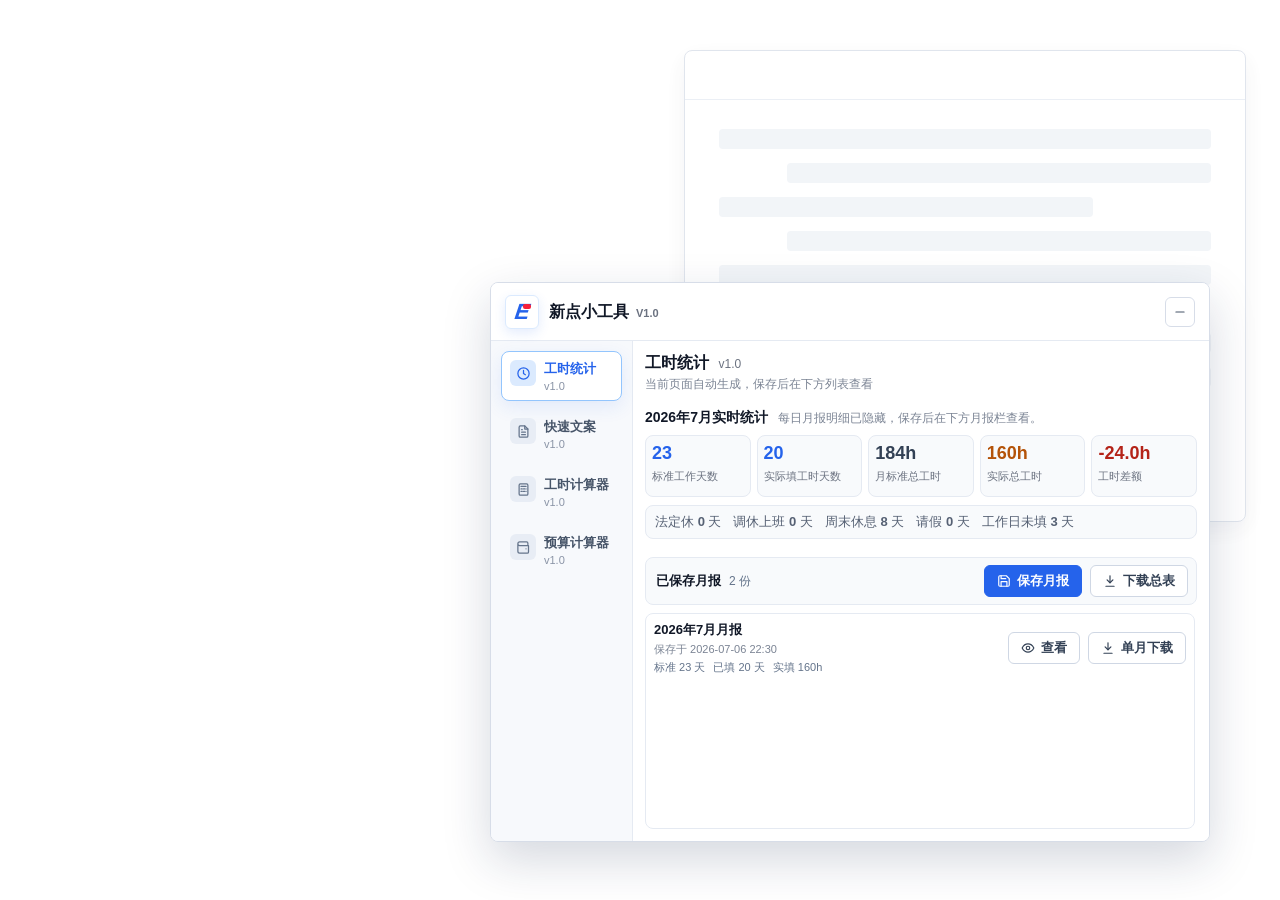
==== plugin-preview.html @ 279dc601 "Keep plugin preview layout fixed on responsive" ====
<!doctype html>
<html lang="zh-CN">
  <head>
    <meta charset="utf-8">
    <meta name="viewport" content="width=device-width, initial-scale=1">
    <title>新点小工具界面预览</title>
    <link rel="stylesheet" href="assets/plugin-content.css">
    <style>
      html,
      body {
        height: 100%;
        margin: 0;
        overflow: hidden;
      }

      body {
        background: transparent;
        font-family: -apple-system, BlinkMacSystemFont, "Segoe UI", Roboto, "Microsoft YaHei", sans-serif;
        min-height: 680px;
        min-width: 980px;
      }

      #ep-tool-panel {
        bottom: 58px;
        right: 70px;
        width: 720px;
      }

      .preview-oa-page {
        background: #ffffff;
        border: 1px solid #d7dde8;
        border-radius: 8px;
        box-shadow: 0 8px 24px rgba(24, 39, 75, 0.07);
        height: 470px;
        position: absolute;
        opacity: 0.76;
        right: 34px;
        top: 50px;
        width: 560px;
      }

      .preview-oa-page::before {
        border-bottom: 1px solid #e5eaf2;
        content: "";
        height: 48px;
        left: 0;
        position: absolute;
        right: 0;
        top: 0;
      }

      .preview-oa-lines {
        display: grid;
        gap: 14px;
        padding: 78px 34px 30px;
      }

      .preview-oa-lines i {
        background: #eef2f7;
        border-radius: 4px;
        display: block;
        height: 20px;
      }

      .preview-oa-lines i:nth-child(2n) {
        margin-left: 68px;
      }

      .preview-oa-lines i:nth-child(3n) {
        width: 76%;
      }
    </style>
  </head>
  <body>
    <div class="preview-oa-page" aria-hidden="true">
      <div class="preview-oa-lines">
        <i></i><i></i><i></i><i></i><i></i><i></i><i></i><i></i>
      </div>
    </div>

    <div id="ep-tool-panel" class="ep-tool-panel">
      <div id="ep-panel-resize-handle" class="ep-panel-resize-handle" title="拖动调整高度"></div>
      <div class="ep-tool-header">
        <div class="ep-brand">
          <div class="ep-brand-mark">
            <span class="ep-brand-e">E</span>
            <span class="ep-brand-red"></span>
          </div>
          <div class="ep-brand-title">
            <div class="ep-brand-name">新点小工具</div>
            <div class="ep-brand-version">V1.0</div>
          </div>
        </div>
        <div class="ep-header-actions">
          <button id="ep-btn-hide" class="ep-icon-btn" title="隐藏面板" aria-label="隐藏面板">
            <svg class="ep-btn-icon" viewBox="0 0 24 24" aria-hidden="true"><path d="M5 12h14"></path></svg>
          </button>
        </div>
      </div>
      <div class="ep-tool-layout" id="ep-tool-layout">
        <aside class="ep-tool-sidebar">
          <button class="ep-nav-item is-active" data-tool="workhours">
            <span class="ep-nav-kicker"><svg class="ep-btn-icon" viewBox="0 0 24 24" aria-hidden="true"><circle cx="12" cy="12" r="9"></circle><path d="M12 7v5l3 2"></path></svg></span>
            <span class="ep-nav-text">工时统计</span>
            <span class="ep-nav-version">v1.0</span>
          </button>
          <button class="ep-nav-item" data-tool="quickcopy">
            <span class="ep-nav-kicker"><svg class="ep-btn-icon" viewBox="0 0 24 24" aria-hidden="true"><path d="M14 3H7a2 2 0 0 0-2 2v14a2 2 0 0 0 2 2h10a2 2 0 0 0 2-2V8z"></path><path d="M14 3v5h5"></path><path d="M9 13h6"></path><path d="M9 17h6"></path><path d="M9 9h1"></path></svg></span>
            <span class="ep-nav-text">快速文案</span>
            <span class="ep-nav-version">v1.0</span>
          </button>
          <button class="ep-nav-item" data-tool="taskcalc">
            <span class="ep-nav-kicker"><svg class="ep-btn-icon" viewBox="0 0 24 24" aria-hidden="true"><rect x="5" y="3" width="14" height="18" rx="2"></rect><path d="M8 7h8"></path><path d="M8 11h2"></path><path d="M12 11h2"></path><path d="M16 11h0"></path><path d="M8 15h2"></path><path d="M12 15h2"></path><path d="M16 15h0"></path></svg></span>
            <span class="ep-nav-text">工时计算器</span>
            <span class="ep-nav-version">v1.0</span>
          </button>
          <button class="ep-nav-item" data-tool="budgetcalc">
            <span class="ep-nav-kicker"><svg class="ep-btn-icon" viewBox="0 0 24 24" aria-hidden="true"><path d="M19 7V5a2 2 0 0 0-2-2H6a3 3 0 0 0 0 6h14v10a2 2 0 0 1-2 2H6a3 3 0 0 1-3-3V6"></path><path d="M16 14h.01"></path></svg></span>
            <span class="ep-nav-text">预算计算器</span>
            <span class="ep-nav-version">v1.0</span>
          </button>
        </aside>
        <main class="ep-tool-main">
          <section id="ep-tool-workhours" class="ep-tool-section is-active">
            <div class="ep-section-head">
              <div>
                <h3>工时统计 <span>v1.0</span></h3>
                <p>当前页面自动生成，保存后在下方列表查看</p>
              </div>
            </div>
            <div id="ep-workhour-report">
              <div class="ep-report-title">
                <strong>2026年7月实时统计</strong>
                <span>每日月报明细已隐藏，保存后在下方月报栏查看。</span>
              </div>
              <div class="ep-stats-cards">
                <div class="ep-stat-card ep-stat-primary">
                  <div class="ep-stat-value">23</div>
                  <div class="ep-stat-label">标准工作天数</div>
                </div>
                <div class="ep-stat-card ep-stat-success">
                  <div class="ep-stat-value">20</div>
                  <div class="ep-stat-label">实际填工时天数</div>
                </div>
                <div class="ep-stat-card ep-stat-info">
                  <div class="ep-stat-value">184h</div>
                  <div class="ep-stat-label">月标准总工时</div>
                </div>
                <div class="ep-stat-card ep-stat-warning">
                  <div class="ep-stat-value">160h</div>
                  <div class="ep-stat-label">实际总工时</div>
                </div>
                <div class="ep-stat-card ep-stat-danger">
                  <div class="ep-stat-value ep-text-danger">-24.0h</div>
                  <div class="ep-stat-label">工时差额</div>
                </div>
              </div>
              <div class="ep-info-row">
                <span>法定休 <strong>0</strong> 天</span>
                <span>调休上班 <strong>0</strong> 天</span>
                <span>周末休息 <strong>8</strong> 天</span>
                <span>请假 <strong>0</strong> 天</span>
                <span>工作日未填 <strong>3</strong> 天</span>
              </div>
            </div>
            <div id="ep-saved-reports" class="ep-saved-reports">
              <div class="ep-saved-headbar">
                <div class="ep-saved-title">
                  <strong>已保存月报</strong>
                  <span>2 份</span>
                </div>
                <div class="ep-saved-head-actions">
                  <button id="ep-month-save" class="ep-btn ep-btn-primary" data-action="save-current">
                    <svg class="ep-btn-icon" viewBox="0 0 24 24" aria-hidden="true"><path d="M19 21H5a2 2 0 0 1-2-2V5a2 2 0 0 1 2-2h11l5 5v11a2 2 0 0 1-2 2z"></path><path d="M17 21v-8H7v8"></path><path d="M7 3v5h8"></path></svg>
                    <span>保存月报</span>
                  </button>
                  <button id="ep-saved-download" class="ep-btn" data-action="download-all">
                    <svg class="ep-btn-icon" viewBox="0 0 24 24" aria-hidden="true"><path d="M12 3v12"></path><path d="m7 10 5 5 5-5"></path><path d="M5 21h14"></path></svg>
                    <span>下载总表</span>
                  </button>
                </div>
              </div>
              <div class="ep-saved-body">
                <article class="ep-saved-item" data-year-month="2026-07">
                  <div class="ep-saved-item-head">
                    <button class="ep-saved-item-trigger" data-action="toggle-report" data-year-month="2026-07">
                      <span class="ep-saved-month-title">2026年7月月报</span>
                      <span class="ep-saved-month-meta">保存于 2026-07-06 22:30</span>
                      <span class="ep-saved-mini-stats">
                        <span>标准 23 天</span>
                        <span>已填 20 天</span>
                        <span>实填 160h</span>
                      </span>
                    </button>
                    <div class="ep-saved-actions">
                      <button class="ep-btn ep-saved-view" data-action="toggle-report" data-year-month="2026-07">
                        <svg class="ep-btn-icon" viewBox="0 0 24 24" aria-hidden="true"><path d="M2 12s3.5-7 10-7 10 7 10 7-3.5 7-10 7-10-7-10-7z"></path><circle cx="12" cy="12" r="3"></circle></svg>
                        <span>查看</span>
                      </button>
                      <button class="ep-btn ep-saved-single-download" data-action="download-single" data-year-month="2026-07">
                        <svg class="ep-btn-icon" viewBox="0 0 24 24" aria-hidden="true"><path d="M12 3v12"></path><path d="m7 10 5 5 5-5"></path><path d="M5 21h14"></path></svg>
                        <span>单月下载</span>
                      </button>
                    </div>
                  </div>
                </article>
              </div>
            </div>
          </section>

          <section id="ep-tool-quickcopy" class="ep-tool-section">
            <div class="ep-section-head">
              <div>
                <h3>快速文案 <span>v1.0</span></h3>
                <p>常用文本库</p>
              </div>
            </div>
            <div class="ep-copy-shell">
              <div class="ep-copy-toolbar">
                <input id="ep-copy-search" class="ep-field" type="search" placeholder="搜索文案" value="">
                <select id="ep-copy-filter" class="ep-field ep-copy-filter" title="分组">
                  <option>全部分组</option>
                </select>
                <span id="ep-copy-count" class="ep-count">2/2</span>
                <button id="ep-copy-new" class="ep-btn ep-btn-primary">
                  <svg class="ep-btn-icon" viewBox="0 0 24 24" aria-hidden="true"><path d="M12 5v14"></path><path d="M5 12h14"></path></svg>
                  <span>新建</span>
                </button>
              </div>
              <div id="ep-copy-editor" class="ep-copy-editor">
                <div class="ep-copy-group-fields">
                  <select id="ep-copy-group" class="ep-field" title="选择分组">
                    <option>默认分组</option>
                  </select>
                  <input id="ep-copy-new-group" class="ep-field" type="text" placeholder="新建分组">
                </div>
                <textarea id="ep-copy-content" class="ep-field ep-textarea" placeholder="文案内容"></textarea>
                <div class="ep-copy-editor-actions">
                  <button id="ep-copy-save" class="ep-btn ep-btn-primary">
                    <svg class="ep-btn-icon" viewBox="0 0 24 24" aria-hidden="true"><path d="M19 21H5a2 2 0 0 1-2-2V5a2 2 0 0 1 2-2h11l5 5v11a2 2 0 0 1-2 2z"></path><path d="M17 21v-8H7v8"></path><path d="M7 3v5h8"></path></svg>
                    <span>保存文案</span>
                  </button>
                </div>
              </div>
              <div id="ep-copy-list" class="ep-copy-list">
                <section class="ep-copy-group-block" data-group="默认分组">
                  <div class="ep-copy-group-head">
                    <button class="ep-copy-group-toggle" data-action="toggle-group" data-group="默认分组">
                      <svg class="ep-btn-icon" viewBox="0 0 24 24" aria-hidden="true"><path d="m18 15-6-6-6 6"></path></svg>
                      <span>默认分组</span>
                      <em>2</em>
                    </button>
                  </div>
                  <article class="ep-copy-item is-active" data-id="copy-1">
                    <div class="ep-copy-main">
                      <div class="ep-copy-preview">今日已完成相关功能调整，请确认。</div>
                      <div class="ep-copy-row-meta">07-06</div>
                    </div>
                    <div class="ep-copy-item-tools">
                      <button class="ep-icon-text-btn ep-copy-paste ep-copy-primary-action" title="快速填入"><svg class="ep-btn-icon" viewBox="0 0 24 24" aria-hidden="true"><path d="m22 2-7 20-4-9-9-4z"></path><path d="M22 2 11 13"></path></svg></button>
                      <button class="ep-icon-text-btn ep-copy-copy" title="复制"><svg class="ep-btn-icon" viewBox="0 0 24 24" aria-hidden="true"><rect x="9" y="9" width="11" height="11" rx="2"></rect><path d="M5 15H4a2 2 0 0 1-2-2V4a2 2 0 0 1 2-2h9a2 2 0 0 1 2 2v1"></path></svg></button>
                    </div>
                  </article>
                </section>
              </div>
            </div>
          </section>

          <section id="ep-tool-taskcalc" class="ep-tool-section">
            <div class="ep-section-head">
              <div>
                <h3>工时计算器 <span>v1.0</span></h3>
                <p>自动读取设计任务，保存后计算填写进度</p>
              </div>
            </div>
            <div class="ep-task-shell">
              <div class="ep-task-toolbar">
                <button id="ep-task-scan" class="ep-btn ep-btn-primary">
                  <svg class="ep-btn-icon" viewBox="0 0 24 24" aria-hidden="true"><path d="M20 11a8 8 0 0 0-14.7-4"></path><path d="M5 3v5h5"></path><path d="M4 13a8 8 0 0 0 14.7 4"></path><path d="M19 21v-5h-5"></path></svg>
                  <span>重新读取</span>
                </button>
                <span id="ep-task-scan-status" class="ep-task-status">读取到 2 条</span>
              </div>
              <div id="ep-task-discovered" class="ep-task-panel">
                <div class="ep-task-panel-head">
                  <div><strong>读取到的设计任务</strong><span>2 条</span></div>
                  <button class="ep-btn ep-task-save-selected" data-action="save-selected">
                    <svg class="ep-btn-icon" viewBox="0 0 24 24" aria-hidden="true"><path d="M19 21H5a2 2 0 0 1-2-2V5a2 2 0 0 1 2-2h11l5 5v11a2 2 0 0 1-2 2z"></path><path d="M17 21v-8H7v8"></path><path d="M7 3v5h8"></path></svg>
                    <span>保存选中</span>
                  </button>
                </div>
                <div class="ep-task-discovered-list">
                  <label class="ep-task-discovered-item">
                    <input type="checkbox" checked>
                    <span class="ep-task-info"><span class="ep-task-name">项目表单交互优化</span><span class="ep-task-meta">设计师：未识别</span></span>
                    <span class="ep-task-hours">12h</span>
                    <span class="ep-task-tag is-saveable">可保存</span>
                  </label>
                </div>
              </div>
              <div id="ep-task-saved" class="ep-task-panel">
                <div class="ep-task-panel-head"><div><strong>已保存任务</strong><span>1 条</span></div></div>
              </div>
            </div>
          </section>

          <section id="ep-tool-budgetcalc" class="ep-tool-section">
            <div class="ep-section-head">
              <div>
                <h3>预算计算器 <span>v1.0</span></h3>
                <p>读取任务详情预算，保存后自动汇总</p>
              </div>
            </div>
            <div class="ep-budget-shell">
              <div id="ep-budget-month-log" class="ep-budget-log-panel">
                <div class="ep-budget-log-fixed-head">
                  <div>
                    <strong>2026-07 常驻月日志</strong>
                    <span class="is-missing">月 160h / 已记 128h / 未记 32h</span>
                  </div>
                  <div class="ep-budget-log-actions">
                    <button class="ep-btn ep-budget-log-save" data-action="save-budget-month-log">
                      <svg class="ep-btn-icon" viewBox="0 0 24 24" aria-hidden="true"><path d="M19 21H5a2 2 0 0 1-2-2V5a2 2 0 0 1 2-2h11l5 5v11a2 2 0 0 1-2 2z"></path><path d="M17 21v-8H7v8"></path><path d="M7 3v5h8"></path></svg>
                      <span>保存常驻</span>
                    </button>
                  </div>
                </div>
                <div class="ep-budget-calendar">
                  <div class="ep-budget-weekdays"><span>一</span><span>二</span><span>三</span><span>四</span><span>五</span><span>六</span><span>日</span></div>
                  <div class="ep-budget-calendar-grid">
                    <div class="ep-budget-cal-cell is-covered"><div class="ep-budget-cal-top"><strong>1</strong></div><div class="ep-budget-cal-hours"><span>8h</span></div></div>
                    <div class="ep-budget-cal-cell is-covered"><div class="ep-budget-cal-top"><strong>2</strong></div><div class="ep-budget-cal-hours"><span>8h</span></div></div>
                    <div class="ep-budget-cal-cell is-missing"><div class="ep-budget-cal-top"><strong>3</strong></div><div class="ep-budget-cal-hours"><span>0h</span></div></div>
                  </div>
                </div>
              </div>
              <div id="ep-budget-current" class="ep-budget-current">
                <div class="ep-budget-current-compact">
                  <div class="ep-budget-title-row">
                    <strong>示例项目</strong>
                    <span class="ep-budget-status is-unsaved">未保存</span>
                  </div>
                  <div class="ep-budget-task-row">移动端页面适配</div>
                  <div class="ep-budget-action-row">
                    <span class="ep-budget-amount-inline">预算 <strong>¥12,800.00</strong></span>
                    <button class="ep-btn ep-btn-primary ep-budget-save-btn" data-action="save-budget-current">
                      <svg class="ep-btn-icon" viewBox="0 0 24 24" aria-hidden="true"><path d="M19 21H5a2 2 0 0 1-2-2V5a2 2 0 0 1 2-2h11l5 5v11a2 2 0 0 1-2 2z"></path><path d="M17 21v-8H7v8"></path><path d="M7 3v5h8"></path></svg>
                      <span>保存</span>
                    </button>
                  </div>
                </div>
              </div>
              <div id="ep-budget-saved" class="ep-budget-panel">
                <div class="ep-budget-panel-head">
                  <div><strong>已保存预算</strong><span>2026-07 · 2 条</span></div>
                  <div class="ep-budget-total">合计 ¥18,600.00</div>
                </div>
              </div>
            </div>
          </section>
        </main>
      </div>
      <div id="ep-tool-toast" class="ep-tool-toast"></div>
    </div>

    <script>
      document.querySelectorAll(".ep-nav-item").forEach(button => {
        button.addEventListener("click", () => {
          const tool = button.getAttribute("data-tool");
          document.querySelectorAll(".ep-nav-item").forEach(item => {
            item.classList.toggle("is-active", item === button);
          });
          document.querySelectorAll(".ep-tool-section").forEach(section => {
            section.classList.toggle("is-active", section.id === `ep-tool-${tool}`);
          });
        });
      });
    </script>
  </body>
</html>
---- assets/plugin-content.css ----
﻿/* ============ 新点小工具 V1.0 ============ */
#ep-tool-panel,
#ep-tool-panel *,
#ep-tool-launcher {
  box-sizing: border-box;
}

#ep-tool-panel {
  position: fixed;
  right: 18px;
  bottom: 18px;
  width: min(720px, calc(100vw - 36px));
  height: 560px;
  min-height: 360px;
  max-height: calc(100vh - 36px);
  background: #ffffff;
  border: 1px solid #d7dde8;
  border-radius: 8px;
  box-shadow: 0 18px 48px rgba(24, 39, 75, 0.18);
  color: #1f2937;
  display: flex;
  flex-direction: column;
  font-family: -apple-system, BlinkMacSystemFont, "Segoe UI", Roboto, "Microsoft YaHei", sans-serif;
  font-size: 13px;
  overflow: hidden;
  z-index: 99999;
}

.ep-panel-resize-handle {
  background: transparent;
  cursor: ns-resize;
  height: 8px;
  left: 0;
  position: absolute;
  right: 0;
  top: 0;
  z-index: 2;
}

.ep-panel-resize-handle::before {
  background: #bfdbfe;
  border-radius: 999px;
  content: "";
  height: 3px;
  left: 50%;
  opacity: 0;
  position: absolute;
  top: 2px;
  transform: translateX(-50%);
  transition: opacity 0.16s ease;
  width: 78px;
}

#ep-tool-panel:hover .ep-panel-resize-handle::before,
#ep-tool-panel.is-resizing .ep-panel-resize-handle::before {
  opacity: 1;
}

#ep-tool-panel.ep-panel-hidden {
  display: none;
}

.ep-tool-header {
  align-items: center;
  background: #ffffff;
  border-bottom: 1px solid #e5eaf2;
  display: flex;
  flex: 0 0 58px;
  justify-content: space-between;
  height: 58px;
  padding: 12px 14px;
}

.ep-brand {
  align-items: center;
  display: flex;
  gap: 10px;
}

.ep-brand-mark {
  align-items: center;
  background: #ffffff;
  border: 1px solid #dbeafe;
  border-radius: 6px;
  box-shadow: 0 4px 12px rgba(37, 99, 235, 0.12);
  color: #2563eb;
  display: flex;
  height: 34px;
  justify-content: center;
  position: relative;
  width: 34px;
}

.ep-brand-e {
  color: #2563eb;
  font-size: 22px;
  font-style: italic;
  font-weight: 900;
  line-height: 1;
  transform: skew(-8deg);
}

.ep-brand-red {
  background: #f5203a;
  border-radius: 2px;
  height: 5px;
  position: absolute;
  right: 7px;
  top: 8px;
  width: 8px;
}

.ep-brand-name {
  color: #111827;
  font-size: 16px;
  font-weight: 700;
  line-height: 1.2;
}

.ep-brand-title {
  align-items: baseline;
  display: flex;
  gap: 7px;
  min-width: 0;
  white-space: nowrap;
}

.ep-brand-version {
  color: #6b7280;
  font-size: 11px;
  font-weight: 750;
}

.ep-header-actions {
  display: flex;
  gap: 6px;
}

.ep-icon-btn,
.ep-icon-text-btn {
  align-items: center;
  background: #ffffff;
  border: 1px solid #d7dde8;
  border-radius: 6px;
  color: #475569;
  cursor: pointer;
  display: inline-flex;
  font-size: 16px;
  height: 30px;
  justify-content: center;
  line-height: 1;
  transition: background 0.16s ease, border-color 0.16s ease, color 0.16s ease;
  width: 30px;
}

.ep-btn-icon {
  display: inline-block;
  flex: none;
  height: 14px;
  stroke: currentColor;
  stroke-linecap: round;
  stroke-linejoin: round;
  stroke-width: 2;
  fill: none;
  width: 14px;
}

.ep-icon-btn:hover,
.ep-icon-text-btn:hover {
  background: #eff6ff;
  border-color: #93c5fd;
  color: #2563eb;
}

.ep-tool-layout {
  display: grid;
  flex: 1 1 auto;
  grid-template-columns: 142px minmax(0, 1fr);
  height: calc(100% - 58px);
  min-height: 0;
  overflow: hidden;
}

.ep-tool-sidebar {
  background: #f7f9fc;
  border-right: 1px solid #e5eaf2;
  display: flex;
  flex-direction: column;
  gap: 8px;
  min-height: 0;
  padding: 10px;
}

.ep-nav-item {
  background: transparent;
  border: 1px solid transparent;
  border-radius: 8px;
  color: #475569;
  cursor: pointer;
  display: grid;
  gap: 2px 8px;
  grid-template-columns: 26px minmax(0, 1fr);
  padding: 8px;
  text-align: left;
  transition: background 0.16s ease, border-color 0.16s ease, color 0.16s ease;
}

.ep-nav-item:hover {
  background: #ffffff;
  border-color: #d7dde8;
}

.ep-nav-item.is-active {
  background: #ffffff;
  border-color: #93c5fd;
  color: #2563eb;
  box-shadow: 0 6px 18px rgba(37, 99, 235, 0.10);
}

.ep-nav-kicker {
  align-items: center;
  background: #e8edf5;
  border-radius: 6px;
  color: #64748b;
  display: flex;
  font-size: 11px;
  font-weight: 700;
  grid-row: span 2;
  height: 26px;
  justify-content: center;
  width: 26px;
}

.ep-nav-kicker .ep-btn-icon {
  height: 15px;
  width: 15px;
}

.ep-nav-item.is-active .ep-nav-kicker {
  background: #dbeafe;
  color: #2563eb;
}

.ep-nav-text {
  font-size: 13px;
  font-weight: 700;
  overflow: hidden;
  text-overflow: ellipsis;
  white-space: nowrap;
}

.ep-nav-version {
  color: #8a94a6;
  font-size: 11px;
}

.ep-tool-main {
  background: #ffffff;
  height: 100%;
  min-height: 0;
  min-width: 0;
  overflow: hidden;
}

.ep-tool-section {
  display: none;
  height: 100%;
  max-height: none;
  overflow: hidden;
  padding: 12px;
}

.ep-tool-section.is-active {
  display: block;
}

#ep-tool-workhours.is-active {
  display: grid;
  grid-template-rows: auto auto minmax(0, 1fr);
  min-height: 0;
}

#ep-tool-quickcopy.is-active {
  display: grid;
  grid-template-rows: auto minmax(0, 1fr);
  min-height: 0;
}

#ep-tool-taskcalc.is-active {
  display: grid;
  grid-template-rows: auto minmax(0, 1fr);
  min-height: 0;
}

#ep-tool-budgetcalc.is-active {
  display: grid;
  grid-template-rows: auto minmax(0, 1fr);
  min-height: 0;
}

.ep-section-head {
  align-items: flex-start;
  display: flex;
  gap: 12px;
  justify-content: space-between;
  margin-bottom: 10px;
}

.ep-section-head h3 {
  color: #111827;
  font-size: 16px;
  font-weight: 700;
  line-height: 1.25;
  margin: 0;
}

.ep-section-head h3 span {
  color: #6b7280;
  font-size: 12px;
  font-weight: 500;
  margin-left: 5px;
}

.ep-section-head p {
  color: #7b8494;
  font-size: 12px;
  line-height: 1.5;
  margin: 2px 0 0;
}

.ep-section-actions,
.ep-footer-actions,
.ep-copy-editor-actions,
.ep-copy-actions,
.ep-saved-actions,
.ep-saved-head-actions {
  align-items: center;
  display: flex;
  flex-wrap: wrap;
  gap: 8px;
}

.ep-saved-head-actions {
  flex: none;
  justify-content: flex-end;
}

.ep-report-modebar {
  background: #f7f9fc;
  border: 1px solid #e5eaf2;
  border-radius: 8px;
  display: inline-flex;
  gap: 4px;
  margin-bottom: 12px;
  padding: 4px;
}

.ep-mode-btn {
  background: transparent;
  border: 1px solid transparent;
  border-radius: 6px;
  color: #566174;
  cursor: pointer;
  font-size: 13px;
  font-weight: 700;
  min-height: 30px;
  padding: 5px 12px;
}

.ep-mode-btn.is-active {
  background: #ffffff;
  border-color: #93c5fd;
  color: #2563eb;
  box-shadow: 0 4px 12px rgba(37, 99, 235, 0.10);
}

.ep-report-controls {
  align-items: center;
  background: #ffffff;
  border: 1px solid #e5eaf2;
  border-radius: 8px;
  display: none;
  flex-wrap: wrap;
  gap: 8px;
  justify-content: flex-end;
  margin-bottom: 8px;
  padding: 8px;
}

.ep-report-controls.is-active {
  display: flex;
}

.ep-report-controls label {
  color: #334155;
  font-size: 13px;
  font-weight: 700;
}

.ep-select {
  background: #ffffff;
  border: 1px solid #cfd7e4;
  border-radius: 6px;
  color: #1f2937;
  font-family: inherit;
  font-size: 13px;
  min-height: 32px;
  min-width: 88px;
  outline: none;
  padding: 5px 9px;
}

.ep-select:focus {
  border-color: #2563eb;
  box-shadow: 0 0 0 3px rgba(37, 99, 235, 0.16);
}

.ep-report-progress {
  color: #64748b;
  font-size: 12px;
  font-weight: 600;
}

.ep-report-title {
  align-items: baseline;
  display: flex;
  flex-wrap: wrap;
  gap: 6px 10px;
  margin: 6px 0 8px;
}

.ep-report-title strong {
  color: #111827;
  font-size: 14px;
}

.ep-report-title span {
  color: #7b8494;
  font-size: 12px;
}

#ep-workhour-report {
  display: block;
  min-height: 0;
}

.ep-btn {
  align-items: center;
  background: #ffffff;
  border: 1px solid #cfd7e4;
  border-radius: 6px;
  color: #334155;
  cursor: pointer;
  display: inline-flex;
  gap: 6px;
  font-size: 13px;
  font-weight: 600;
  justify-content: center;
  min-height: 32px;
  padding: 6px 12px;
  transition: background 0.16s ease, border-color 0.16s ease, color 0.16s ease, box-shadow 0.16s ease;
  white-space: nowrap;
}

.ep-btn:disabled {
  cursor: not-allowed;
  opacity: 0.52;
}

.ep-btn:disabled:hover {
  background: #ffffff;
  border-color: #cfd7e4;
}

.ep-btn:hover {
  background: #f7fafc;
  border-color: #8aa0b8;
}

.ep-btn-primary {
  background: #2563eb;
  border-color: #2563eb;
  color: #ffffff;
}

.ep-btn-primary:hover {
  background: #1d4ed8;
  border-color: #1d4ed8;
  color: #ffffff;
}

.ep-btn-primary:disabled:hover {
  background: #2563eb;
  border-color: #2563eb;
  color: #ffffff;
}

.ep-btn-success {
  background: #2563eb;
  border-color: #2563eb;
  color: #ffffff;
}

.ep-btn-success:hover {
  background: #1d4ed8;
  border-color: #1d4ed8;
  color: #ffffff;
}

.ep-btn-danger {
  background: #b42318;
  border-color: #b42318;
  color: #ffffff;
}

.ep-btn-danger:hover {
  background: #991b1b;
  border-color: #991b1b;
  color: #ffffff;
}

.ep-btn-done {
  background: #eff6ff !important;
  border-color: #93c5fd !important;
  color: #2563eb !important;
}

.ep-stats-cards {
  display: grid;
  gap: 6px;
  grid-template-columns: repeat(5, minmax(0, 1fr));
  margin-bottom: 8px;
}

.ep-stat-card {
  background: #f8fafc;
  border: 1px solid #e5eaf2;
  border-radius: 8px;
  min-height: 62px;
  padding: 8px 6px;
}

.ep-stat-value {
  font-size: 18px;
  font-weight: 750;
  line-height: 1.1;
}

.ep-stat-label {
  color: #6b7280;
  font-size: 11px;
  margin-top: 5px;
}

.ep-stat-primary .ep-stat-value { color: #2563eb; }
.ep-stat-success .ep-stat-value { color: #2563eb; }
.ep-stat-danger .ep-stat-value { color: #b42318; }
.ep-stat-warning .ep-stat-value { color: #b45309; }
.ep-stat-info .ep-stat-value { color: #334155; }

.ep-info-row,
.ep-unfilled-row,
.ep-summary-bar {
  align-items: center;
  background: #f8fafc;
  border: 1px solid #e5eaf2;
  border-radius: 8px;
  color: #566174;
  display: flex;
  flex-wrap: wrap;
  gap: 8px 12px;
  margin-bottom: 8px;
  padding: 7px 9px;
}

.ep-info-row span,
.ep-summary-bar span {
  white-space: nowrap;
}

.ep-row-label {
  color: #334155;
  font-weight: 700;
}

.ep-badge-list {
  display: flex;
  flex-wrap: wrap;
  gap: 4px;
}

.ep-badge {
  align-items: center;
  border-radius: 999px;
  display: inline-flex;
  font-size: 12px;
  font-weight: 700;
  min-height: 22px;
  padding: 2px 8px;
}

.ep-badge-danger {
  background: #fee4e2;
  color: #b42318;
}

.ep-table-wrap {
  border: 1px solid #e5eaf2;
  border-radius: 8px;
  max-height: 230px;
  overflow-y: auto;
  overflow-x: hidden;
}

.ep-table {
  border-collapse: collapse;
  font-size: 12px;
  min-width: 0;
  table-layout: fixed;
  width: 100%;
}

.ep-table th,
.ep-table td {
  border-bottom: 1px solid #e5eaf2;
  height: 32px;
  padding: 4px 6px;
  text-align: center;
  vertical-align: middle;
}

.ep-table th {
  background: #f7f9fc;
  color: #334155;
  font-weight: 700;
  position: sticky;
  top: 0;
  white-space: nowrap;
}

.ep-table tr:hover td {
  background: #fbfdff;
}

.ep-workhour-table {
  min-width: 0;
}

.ep-workhour-table-wrap {
  max-height: 218px;
}

#ep-workhour-report .ep-workhour-table-wrap {
  flex: 1;
  max-height: none;
  min-height: 96px;
}

.ep-workhour-table th:nth-child(1),
.ep-workhour-table td:nth-child(1) {
  width: 31%;
}

.ep-workhour-table th:nth-child(2),
.ep-workhour-table td:nth-child(2) {
  width: 13%;
}

.ep-workhour-table th:nth-child(3),
.ep-workhour-table td:nth-child(3) {
  width: 22%;
}

.ep-workhour-table th:nth-child(4),
.ep-workhour-table td:nth-child(4),
.ep-workhour-table th:nth-child(5),
.ep-workhour-table td:nth-child(5) {
  width: 17%;
}

.ep-date-chip,
.ep-month-chip {
  background: #eff6ff;
  border: 1px solid #bfdbfe;
  border-radius: 8px;
  color: #2563eb;
  display: inline-flex;
  gap: 0;
  justify-content: center;
  min-width: 100px;
  padding: 4px 7px;
}

.ep-month-chip {
  align-items: center;
  flex-direction: row;
  font-weight: 700;
  justify-content: center;
  min-width: 88px;
}

.ep-date-chip strong {
  color: #0f172a;
  font-size: 12px;
  line-height: 1.1;
}

.ep-status-badge {
  border-radius: 999px;
  display: inline-flex;
  font-size: 12px;
  font-weight: 700;
  min-height: 20px;
  padding: 1px 7px;
}

.ep-status-badge.ep-status-filled,
.ep-status-badge.ep-status-makeup {
  background: #dbeafe;
  color: #2563eb;
}

.ep-status-badge.ep-status-leave {
  background: #fff1d6;
  color: #92400e;
}

.ep-status-badge.ep-status-holiday,
.ep-status-badge.ep-status-weekend {
  background: #edf2f7;
  color: #64748b;
}

.ep-status-badge.ep-status-missing {
  background: #fee4e2;
  color: #b42318;
}

.ep-status-badge.ep-status-future {
  background: #e0ecff;
  color: #1d4ed8;
}

.ep-day-row.ep-status-missing td {
  background: #fffafa;
}

.ep-day-row.ep-status-leave td {
  background: #fffaf0;
}

.ep-day-row.ep-status-holiday td,
.ep-day-row.ep-status-weekend td {
  background: #fbfcfe;
}

.ep-saved-reports {
  display: flex;
  flex-direction: column;
  margin-top: 10px;
  min-height: 0;
  overflow: hidden;
}

.ep-saved-headbar {
  align-items: center;
  background: #f8fafc;
  border: 1px solid #e5eaf2;
  border-radius: 8px;
  display: flex;
  gap: 10px;
  justify-content: space-between;
  min-height: 42px;
  padding: 7px 8px 7px 10px;
}

.ep-saved-title {
  align-items: baseline;
  display: flex;
  gap: 8px;
  min-width: 0;
}

.ep-saved-title strong {
  color: #111827;
  font-size: 13px;
}

.ep-saved-title span {
  color: #64748b;
  font-size: 12px;
  white-space: nowrap;
}

.ep-saved-body {
  display: grid;
  flex: 1;
  gap: 8px;
  margin-top: 8px;
  min-height: 0;
  overflow-x: hidden;
  overflow-y: auto;
  padding-right: 2px;
}

.ep-saved-item {
  background: #ffffff;
  border: 1px solid #e5eaf2;
  border-radius: 8px;
  padding: 8px;
}

.ep-saved-item.is-expanded {
  border-color: #93c5fd;
  box-shadow: 0 6px 18px rgba(37, 99, 235, 0.10);
}

.ep-saved-item-head {
  align-items: center;
  display: flex;
  gap: 8px;
  justify-content: space-between;
  margin-bottom: 0;
}

.ep-saved-item.is-expanded .ep-saved-item-head {
  margin-bottom: 7px;
}

.ep-saved-item-trigger {
  background: transparent;
  border: 0;
  color: inherit;
  cursor: pointer;
  display: grid;
  flex: 1;
  gap: 3px;
  min-width: 0;
  padding: 0;
  text-align: left;
}

.ep-saved-month-title {
  color: #111827;
  display: block;
  font-size: 13px;
  font-weight: 700;
  line-height: 1.3;
  overflow: hidden;
  text-overflow: ellipsis;
  white-space: nowrap;
}

.ep-saved-month-meta {
  color: #7b8494;
  display: block;
  font-size: 11px;
}

.ep-saved-mini-stats {
  color: #64748b;
  display: flex;
  flex-wrap: wrap;
  font-size: 11px;
  gap: 4px 8px;
}

.ep-saved-mini-stats span {
  white-space: nowrap;
}

.ep-saved-actions {
  flex: none;
  justify-content: flex-end;
}

.ep-saved-report-table-wrap {
  max-height: none;
  overflow: visible;
}

.ep-saved-report-table-wrap .ep-table th,
.ep-saved-report-table-wrap .ep-table td {
  height: 30px;
}

.ep-saved-report-table-wrap .ep-table th {
  position: static;
}

.ep-footer-actions {
  justify-content: flex-end;
  margin-top: 10px;
}

.ep-field {
  background: #ffffff;
  border: 1px solid #cfd7e4;
  border-radius: 6px;
  color: #1f2937;
  display: block;
  font-family: inherit;
  font-size: 13px;
  line-height: 1.5;
  min-height: 34px;
  outline: none;
  padding: 7px 10px;
  transition: border-color 0.16s ease, box-shadow 0.16s ease;
  width: 100%;
}

.ep-field:focus {
  border-color: #2563eb;
  box-shadow: 0 0 0 3px rgba(37, 99, 235, 0.16);
}

.ep-textarea {
  min-height: 190px;
  resize: vertical;
}

.ep-copy-shell {
  display: grid;
  gap: 8px;
  grid-template-rows: auto auto minmax(0, 1fr);
  min-height: 0;
}

.ep-copy-editor {
  background: #ffffff;
  border: 1px solid #dce6f2;
  border-radius: 8px;
  display: none;
  padding: 8px;
}

.ep-copy-editor.is-open {
  display: grid;
  gap: 8px;
}

.ep-copy-toolbar .ep-field,
.ep-copy-editor .ep-field {
  min-height: 34px;
  padding: 6px 10px;
}

.ep-copy-toolbar .ep-btn,
.ep-copy-editor-actions .ep-btn {
  min-height: 34px;
  padding: 6px 11px;
}

.ep-copy-group-fields {
  display: grid;
  gap: 8px;
  grid-template-columns: 128px minmax(0, 1fr);
}

.ep-copy-editor .ep-textarea {
  min-height: 82px;
}

.ep-copy-editor-actions {
  justify-content: flex-end;
}

.ep-copy-toolbar {
  align-items: center;
  background: #f8fafc;
  border: 1px solid #dce6f2;
  border-radius: 8px;
  display: grid;
  gap: 8px;
  grid-template-columns: minmax(0, 1fr) 126px 58px 104px;
  min-height: 48px;
  padding: 6px 8px;
}

.ep-copy-filter {
  min-width: 0;
}

.ep-count {
  align-items: center;
  background: #edf2f7;
  border-radius: 999px;
  color: #64748b;
  display: flex;
  font-size: 12px;
  font-weight: 700;
  height: 34px;
  justify-content: center;
  min-width: 0;
  padding: 0 8px;
}

.ep-copy-list {
  align-content: start;
  display: grid;
  gap: 8px;
  max-height: none;
  min-height: 0;
  overflow-y: auto;
  padding-right: 2px;
}

.ep-copy-group-block {
  background: #ffffff;
  border: 1px solid #e5eaf2;
  border-radius: 8px;
  display: grid;
  gap: 0;
  overflow: hidden;
}

.ep-copy-group-head {
  align-items: center;
  background: #f8fafc;
  border-bottom: 1px solid #edf1f6;
  color: #475569;
  display: grid;
  gap: 6px;
  grid-template-columns: minmax(0, 1fr) auto;
  min-height: 32px;
  padding: 0 6px 0 8px;
  width: 100%;
}

.ep-copy-group-block.is-collapsed .ep-copy-group-head {
  border-bottom: 0;
}

.ep-copy-group-toggle {
  align-items: center;
  background: transparent;
  border: 0;
  color: #475569;
  cursor: pointer;
  display: grid;
  font-family: inherit;
  font-size: 11px;
  font-weight: 700;
  gap: 7px;
  grid-template-columns: auto minmax(0, 1fr) auto;
  min-height: 31px;
  min-width: 0;
  padding: 0;
  text-align: left;
}

.ep-copy-group-toggle .ep-btn-icon {
  color: #64748b;
  height: 13px;
  width: 13px;
}

.ep-copy-group-toggle span {
  overflow: hidden;
  text-overflow: ellipsis;
  white-space: nowrap;
}

.ep-copy-group-toggle em {
  background: #edf2f7;
  border-radius: 999px;
  color: #64748b;
  font-size: 10px;
  font-style: normal;
  min-width: 18px;
  padding: 1px 5px;
  text-align: center;
}

.ep-copy-group-actions {
  align-items: center;
  display: flex;
  gap: 4px;
}

.ep-copy-group-actions .ep-icon-text-btn {
  background: transparent;
  border-color: transparent;
  height: 24px;
  width: 24px;
}

.ep-copy-group-actions .ep-icon-text-btn:hover {
  background: #eff6ff;
  border-color: #bfdbfe;
}

.ep-copy-item {
  align-items: stretch;
  background: #ffffff;
  border: 0;
  border-bottom: 1px solid #edf1f6;
  border-radius: 0;
  cursor: pointer;
  display: grid;
  gap: 6px;
  grid-template-columns: minmax(0, 1fr) auto;
  min-height: 46px;
  padding: 5px 8px;
  transition: border-color 0.16s ease, box-shadow 0.16s ease, background 0.16s ease;
}

.ep-copy-item:last-child {
  border-bottom: 0;
}

.ep-copy-item:hover {
  background: #fbfdff;
}

.ep-copy-item.is-active {
  background: #eefaf8;
  box-shadow: inset 3px 0 0 #2563eb;
}

.ep-copy-main {
  display: grid;
  gap: 2px;
  grid-template-rows: minmax(0, 1fr) auto;
  min-width: 0;
}

.ep-copy-item-tools {
  align-items: center;
  align-self: center;
  display: flex;
  flex: none;
  gap: 4px;
  justify-content: flex-end;
}

.ep-copy-item-tools .ep-icon-text-btn {
  font-size: 12px;
  font-weight: 700;
  height: 24px;
  width: 24px;
}

.ep-copy-item-tools .ep-copy-primary-action {
  background: #2563eb;
  border-color: #2563eb;
  color: #ffffff;
}

.ep-copy-item-tools .ep-copy-primary-action:hover {
  background: #1d4ed8;
  border-color: #1d4ed8;
  color: #ffffff;
}

.ep-copy-preview {
  color: #334155;
  display: -webkit-box;
  font-size: 12px;
  line-height: 1.32;
  margin-bottom: 0;
  max-height: 31px;
  overflow: hidden;
  word-break: break-word;
  -webkit-box-orient: vertical;
  -webkit-line-clamp: 2;
}

.ep-copy-row-meta {
  color: #9aa4b2;
  font-size: 10px;
  line-height: 1.1;
}

.ep-task-shell {
  display: grid;
  gap: 8px;
  grid-template-rows: auto auto minmax(0, 1fr);
  height: 100%;
  min-height: 0;
}

.ep-task-toolbar,
.ep-task-panel {
  background: #f8fafc;
  border: 1px solid #dce6f2;
  border-radius: 8px;
}

.ep-task-toolbar {
  align-items: center;
  display: flex;
  gap: 10px;
  justify-content: space-between;
  min-height: 46px;
  padding: 6px 8px;
}

.ep-task-status {
  color: #64748b;
  font-size: 12px;
  font-weight: 700;
}

.ep-task-panel {
  min-height: 0;
  overflow: hidden;
}

.ep-task-panel-head {
  align-items: center;
  border-bottom: 1px solid #e5eaf2;
  display: flex;
  gap: 10px;
  justify-content: space-between;
  min-height: 38px;
  padding: 6px 8px;
}

.ep-task-panel-head strong {
  color: #111827;
  font-size: 13px;
}

.ep-task-panel-head span {
  color: #64748b;
  font-size: 11px;
  margin-left: 6px;
}

.ep-task-discovered-list {
  display: grid;
  gap: 0;
  max-height: 142px;
  overflow-y: auto;
}

.ep-task-discovered-item {
  align-items: center;
  background: #ffffff;
  border-bottom: 1px solid #edf1f6;
  cursor: pointer;
  display: grid;
  gap: 8px;
  grid-template-columns: auto minmax(0, 1fr) auto auto;
  min-height: 44px;
  padding: 5px 8px;
}

.ep-task-discovered-item:last-child {
  border-bottom: 0;
}

.ep-task-discovered-item.is-saved {
  background: #f8fafc;
  color: #94a3b8;
}

.ep-task-info {
  display: grid;
  gap: 2px;
  min-width: 0;
}

.ep-task-name {
  color: #334155;
  font-size: 12px;
  font-weight: 700;
  overflow: hidden;
  text-overflow: ellipsis;
  white-space: nowrap;
}

.ep-task-meta,
.ep-task-saved-meta {
  color: #64748b;
  font-size: 11px;
  line-height: 1.2;
  overflow: hidden;
  text-overflow: ellipsis;
  white-space: nowrap;
}

.ep-task-discovered-item.is-saved .ep-task-name,
.ep-task-discovered-item.is-saved .ep-task-meta {
  color: #94a3b8;
}

.ep-task-hours {
  color: #2563eb;
  font-weight: 800;
  white-space: nowrap;
}

.ep-task-tag {
  border: 1px solid transparent;
  border-radius: 999px;
  font-size: 11px;
  font-weight: 700;
  padding: 2px 7px;
  white-space: nowrap;
}

.ep-task-tag.is-saveable {
  background: #eff6ff;
  border-color: #bfdbfe;
  color: #2563eb;
}

.ep-task-tag.is-saved {
  background: #ecfdf5;
  border-color: #a7f3d0;
  color: #047857;
}

.ep-task-saved-list {
  display: grid;
  gap: 8px;
  max-height: 100%;
  overflow-y: auto;
  padding: 8px;
}

.ep-task-saved-item {
  align-items: stretch;
  background: #ffffff;
  border: 1px solid #e5eaf2;
  border-radius: 8px;
  display: grid;
  gap: 8px;
  grid-template-columns: minmax(0, 1fr) auto;
  padding: 8px;
}

.ep-task-saved-title {
  color: #111827;
  font-size: 13px;
  font-weight: 700;
  line-height: 1.3;
  margin-bottom: 3px;
  overflow: hidden;
  text-overflow: ellipsis;
  white-space: nowrap;
}

.ep-task-saved-meta {
  margin-bottom: 6px;
}

.ep-task-progress-row {
  align-items: center;
  display: grid;
  gap: 8px;
  grid-template-columns: minmax(112px, auto) auto auto;
  margin-bottom: 6px;
}

.ep-task-progress-row label,
.ep-task-progress-row span {
  color: #64748b;
  font-size: 12px;
  white-space: nowrap;
}

.ep-task-hours-input {
  border: 1px solid #cfd7e4;
  border-radius: 6px;
  color: #1f2937;
  font: inherit;
  height: 28px;
  margin-left: 4px;
  outline: none;
  padding: 4px 6px;
  width: 62px;
}

.ep-task-hours-input:focus {
  border-color: #2563eb;
  box-shadow: 0 0 0 3px rgba(37, 99, 235, 0.16);
}

.ep-task-percent {
  color: #2563eb;
  font-size: 13px;
  text-align: right;
}

.ep-task-percent.is-over {
  color: #b42318;
}

.ep-task-progress {
  background: #edf2f7;
  border-radius: 999px;
  height: 7px;
  overflow: hidden;
}

.ep-task-progress i {
  background: linear-gradient(90deg, #60a5fa, #2563eb);
  display: block;
  height: 100%;
  transition: width 0.16s ease;
}

.ep-task-delete {
  align-self: center;
}

.ep-budget-shell {
  display: grid;
  gap: 6px;
  grid-template-rows: auto auto minmax(0, 1fr);
  height: 100%;
  min-height: 0;
}

.ep-budget-current,
.ep-budget-log-panel,
.ep-budget-panel {
  background: #f8fafc;
  border: 1px solid #dce6f2;
  border-radius: 8px;
  min-height: 0;
  overflow: hidden;
}

.ep-budget-log-panel,
.ep-budget-panel {
  display: grid;
  grid-template-rows: auto minmax(0, 1fr);
}

.ep-budget-current-head,
.ep-budget-panel-head {
  align-items: center;
  border-bottom: 1px solid #e5eaf2;
  display: flex;
  gap: 10px;
  justify-content: space-between;
  min-height: 38px;
  padding: 6px 8px;
}

.ep-budget-current-head strong,
.ep-budget-panel-head strong {
  color: #111827;
  font-size: 13px;
}

.ep-budget-panel-head span {
  color: #64748b;
  font-size: 11px;
  margin-left: 6px;
}

.ep-budget-status {
  border: 1px solid transparent;
  border-radius: 999px;
  font-size: 11px;
  font-weight: 800;
  padding: 2px 8px;
}

.ep-budget-status.is-saved {
  background: #ecfdf5;
  border-color: #a7f3d0;
  color: #047857;
}

.ep-budget-status.is-unsaved {
  background: #fff7ed;
  border-color: #fed7aa;
  color: #c2410c;
}

.ep-budget-empty-current {
  min-height: 66px;
}

.ep-budget-current-compact {
  background: #ffffff;
  display: grid;
  gap: 5px;
  min-width: 0;
  padding: 7px;
}

.ep-budget-title-row {
  align-items: center;
  display: grid;
  gap: 8px;
  grid-template-columns: minmax(0, 1fr) auto;
  min-width: 0;
}

.ep-budget-title-row strong {
  color: #111827;
  font-size: 13px;
  font-weight: 900;
  line-height: 1.2;
  min-width: 0;
  overflow: hidden;
  text-overflow: ellipsis;
  white-space: nowrap;
}

.ep-budget-task-row {
  color: #64748b;
  font-size: 11px;
  line-height: 1.2;
  min-width: 0;
  overflow: hidden;
  text-overflow: ellipsis;
  white-space: nowrap;
}

.ep-budget-action-row {
  align-items: center;
  display: flex;
  gap: 8px;
  justify-content: space-between;
  min-width: 0;
}

.ep-budget-amount-inline {
  color: #64748b;
  flex: 1 1 auto;
  font-size: 11px;
  font-weight: 800;
  min-width: 0;
  overflow: hidden;
  text-overflow: ellipsis;
  white-space: nowrap;
}

.ep-budget-amount-inline strong {
  color: #2563eb;
  font-size: 13px;
  font-weight: 900;
}

.ep-budget-current-compact.is-zero-budget {
  background: #fff1f2;
}

.ep-budget-amount-inline.is-zero-budget,
.ep-budget-amount-inline.is-zero-budget strong {
  color: #b91c1c;
}

.ep-budget-amount-inline em {
  background: #fee2e2;
  border: 1px solid #fecaca;
  border-radius: 999px;
  color: #991b1b;
  display: inline-block;
  font-size: 10px;
  font-style: normal;
  font-weight: 900;
  line-height: 1.1;
  margin-left: 6px;
  padding: 2px 6px;
  vertical-align: middle;
}

.ep-budget-save-btn {
  flex: 0 0 auto;
  height: 28px;
  padding: 0 10px;
}

.ep-budget-current-card {
  background: #ffffff;
  display: grid;
  gap: 8px;
  padding: 8px;
}

.ep-budget-field {
  display: grid;
  gap: 3px;
  min-width: 0;
}

.ep-budget-field span,
.ep-budget-amount span {
  color: #64748b;
  font-size: 11px;
  font-weight: 700;
}

.ep-budget-field strong {
  color: #111827;
  font-size: 12px;
  line-height: 1.35;
  overflow: hidden;
  text-overflow: ellipsis;
  white-space: nowrap;
}

.ep-budget-current-bottom {
  align-items: center;
  display: flex;
  gap: 10px;
  justify-content: space-between;
}

.ep-budget-amount {
  display: grid;
  gap: 2px;
}

.ep-budget-amount strong,
.ep-budget-total,
.ep-budget-item-amount {
  color: #2563eb;
  font-weight: 900;
  white-space: nowrap;
}

.ep-budget-total {
  font-size: 13px;
}

.ep-budget-log-box {
  border-top: 1px solid #eef2f7;
  display: grid;
  gap: 4px;
  min-width: 0;
  padding-top: 5px;
}

.ep-budget-log-box.is-empty {
  border-top-style: dashed;
}

.ep-budget-log-head {
  align-items: center;
  color: #64748b;
  display: flex;
  gap: 8px;
  justify-content: space-between;
  min-width: 0;
}

.ep-budget-log-head strong {
  color: #111827;
  flex: 0 0 auto;
  font-size: 11px;
  font-weight: 900;
}

.ep-budget-log-head span {
  font-size: 11px;
  min-width: 0;
  overflow: hidden;
  text-align: right;
  text-overflow: ellipsis;
  white-space: nowrap;
}

.ep-budget-log-list {
  display: grid;
  gap: 3px;
  max-height: 112px;
  min-height: 0;
  overflow-y: auto;
  padding-right: 3px;
}

.ep-budget-log-row {
  align-items: center;
  background: #ffffff;
  border: 1px solid #e5eaf2;
  border-radius: 5px;
  color: #64748b;
  display: grid;
  font-size: 11px;
  gap: 5px;
  grid-template-columns: 66px minmax(0, 1fr) minmax(0, 1fr) minmax(0, 1fr);
  min-height: 22px;
  padding: 2px 6px;
}

.ep-budget-log-row span {
  overflow: hidden;
  text-overflow: ellipsis;
  white-space: nowrap;
}

.ep-budget-log-row.is-matched {
  background: #eff6ff;
  border-color: #bfdbfe;
  color: #1d4ed8;
}

.ep-budget-log-row.is-covered {
  background: #f0fdf4;
  border-color: #bbf7d0;
  color: #047857;
}

.ep-budget-log-row.is-missing {
  background: #fff7ed;
  border-color: #fed7aa;
  color: #c2410c;
}

.ep-budget-log-row.is-over {
  background: #eff6ff;
  border-color: #bfdbfe;
  color: #1d4ed8;
}

.ep-budget-log-date {
  color: #111827;
  font-weight: 900;
}

.ep-budget-log-empty-row {
  color: #94a3b8;
  font-size: 11px;
  padding: 3px 2px;
}

.ep-budget-calendar {
  display: grid;
  gap: 3px;
  min-height: 0;
  padding: 4px 6px 6px;
}

.ep-budget-weekdays {
  display: grid;
  gap: 3px;
  grid-template-columns: repeat(7, minmax(0, 1fr));
}

.ep-budget-calendar-grid {
  display: grid;
  gap: 3px;
  grid-auto-rows: 29px;
  grid-template-columns: repeat(7, minmax(0, 1fr));
  max-height: 61px;
  min-height: 0;
  overflow-y: auto;
  padding-right: 2px;
}

.ep-budget-weekdays span {
  color: #64748b;
  font-size: 10px;
  font-weight: 900;
  line-height: 1;
  text-align: center;
}

.ep-budget-cal-cell {
  background: #ffffff;
  border: 1px solid #e5eaf2;
  border-radius: 5px;
  color: #475569;
  display: grid;
  gap: 1px;
  min-height: 29px;
  min-width: 0;
  overflow: hidden;
  padding: 2px 3px;
}

.ep-budget-cal-cell.is-clickable {
  cursor: pointer;
}

.ep-budget-cal-cell.is-clickable:hover,
.ep-budget-cal-cell.is-clickable:focus-visible {
  border-color: #2563eb;
  box-shadow: inset 0 0 0 1px rgba(37, 99, 235, 0.28);
  outline: none;
}

.ep-budget-cal-cell.is-blank {
  background: transparent;
  border-color: transparent;
}

.ep-budget-cal-cell.is-empty {
  background: #f8fafc;
  color: #94a3b8;
}

.ep-budget-cal-cell.is-weekend.is-empty {
  background: #f1f5f9;
}

.ep-budget-cal-cell.is-covered {
  background: #f0fdf4;
  border-color: #bbf7d0;
  color: #047857;
}

.ep-budget-cal-cell.is-missing {
  background: #fff7ed;
  border-color: #fed7aa;
  color: #c2410c;
}

.ep-budget-cal-cell.is-over {
  background: #eff6ff;
  border-color: #bfdbfe;
  color: #1d4ed8;
}

.ep-budget-cal-top,
.ep-budget-cal-hours {
  align-items: center;
  display: flex;
  gap: 2px;
  justify-content: space-between;
  min-width: 0;
}

.ep-budget-cal-top strong {
  color: #111827;
  font-size: 10px;
  font-weight: 900;
  line-height: 1;
}

.ep-budget-cal-top span {
  font-size: 9px;
  font-weight: 800;
  line-height: 1;
}

.ep-budget-cal-hours {
  color: inherit;
  font-size: 9px;
  font-weight: 800;
  line-height: 1;
}

.ep-budget-cal-hours span {
  overflow: hidden;
  text-overflow: ellipsis;
  white-space: nowrap;
}

.ep-budget-log-fixed-head {
  align-items: center;
  border-bottom: 1px solid #e5eaf2;
  display: flex;
  gap: 8px;
  justify-content: space-between;
  min-height: 34px;
  min-width: 0;
  padding: 5px 7px;
}

.ep-budget-log-fixed-head > div:not(.ep-budget-log-actions) {
  display: grid;
  gap: 1px;
  min-width: 0;
}

.ep-budget-log-fixed-head strong {
  color: #111827;
  font-size: 12px;
  font-weight: 900;
  line-height: 1.15;
  overflow: hidden;
  text-overflow: ellipsis;
  white-space: nowrap;
}

.ep-budget-log-fixed-head span {
  color: #64748b;
  font-size: 11px;
  line-height: 1.15;
  overflow: hidden;
  text-overflow: ellipsis;
  white-space: nowrap;
}

.ep-budget-log-fixed-head span.is-covered {
  color: #047857;
}

.ep-budget-log-fixed-head span.is-missing {
  color: #c2410c;
}

.ep-budget-log-fixed-head span.is-over {
  color: #1d4ed8;
}

.ep-budget-log-save {
  flex: 0 0 auto;
  height: 27px;
  padding: 0 8px;
}

.ep-budget-log-delete {
  border-radius: 7px;
  color: #b91c1c;
  flex: 0 0 27px;
  height: 27px;
  padding: 0;
  width: 27px;
}

.ep-budget-log-delete:hover {
  background: #fee2e2;
  border-color: #fecaca;
  color: #991b1b;
}

.ep-budget-log-delete:disabled {
  cursor: not-allowed;
  opacity: 0.38;
}

.ep-budget-log-actions {
  align-items: center;
  display: flex;
  flex: 0 0 auto;
  gap: 6px;
  min-width: 0;
  white-space: nowrap;
}

.ep-budget-log-switch {
  appearance: none;
  background: #fff;
  background-image: url("data:image/svg+xml,%3Csvg width='14' height='14' viewBox='0 0 24 24' fill='none' stroke='%23475569' stroke-width='2.5' stroke-linecap='round' stroke-linejoin='round' xmlns='http://www.w3.org/2000/svg'%3E%3Cpath d='m6 9 6 6 6-6'/%3E%3C/svg%3E");
  background-position: right 5px center;
  background-repeat: no-repeat;
  background-size: 14px 14px;
  border: 1px solid #cbd5e1;
  border-radius: 7px;
  color: #334155;
  font-size: 12px;
  font-weight: 800;
  height: 27px;
  max-width: 108px;
  min-width: 88px;
  outline: none;
  padding: 0 22px 0 7px;
  text-overflow: ellipsis;
}

.ep-budget-log-switch:focus {
  border-color: #2563eb;
  box-shadow: 0 0 0 2px rgba(37, 99, 235, 0.14);
}

.ep-budget-log-empty {
  border: 0;
  border-radius: 0;
  min-height: 46px;
  padding: 8px;
}

.ep-budget-list {
  align-content: start;
  display: grid;
  gap: 8px;
  max-height: none;
  min-height: 0;
  overflow-y: auto;
  overscroll-behavior: contain;
  padding: 8px 8px 16px;
  scroll-padding-bottom: 16px;
}

.ep-budget-item {
  align-items: center;
  background: #ffffff;
  border: 1px solid #e5eaf2;
  border-radius: 8px;
  display: grid;
  gap: 8px;
  grid-template-columns: minmax(0, 1fr) auto auto;
  min-height: 56px;
  padding: 8px;
}

.ep-budget-item.is-zero-budget {
  background: #fff1f2;
  border-color: #fecaca;
}

.ep-budget-item-main {
  display: grid;
  gap: 3px;
  min-width: 0;
}

.ep-budget-item-project {
  color: #111827;
  font-size: 12px;
  font-weight: 800;
  overflow: hidden;
  text-overflow: ellipsis;
  white-space: nowrap;
}

.ep-budget-item-task {
  color: #64748b;
  font-size: 11px;
  line-height: 1.25;
  overflow: hidden;
  text-overflow: ellipsis;
  white-space: nowrap;
}

.ep-budget-item-extra {
  color: #1d4ed8;
  font-size: 10px;
  font-weight: 800;
  line-height: 1.15;
  overflow: hidden;
  text-overflow: ellipsis;
  white-space: nowrap;
}

.ep-budget-item-warning {
  color: #b91c1c;
  font-size: 10px;
  font-weight: 900;
  line-height: 1.15;
  overflow: hidden;
  text-overflow: ellipsis;
  white-space: nowrap;
}

.ep-budget-item-amount.is-zero-budget {
  color: #b91c1c;
}

.ep-budget-delete {
  align-self: center;
}

.ep-empty-state {
  align-items: center;
  background: #f8fafc;
  border: 1px dashed #cfd7e4;
  border-radius: 8px;
  color: #7b8494;
  display: flex;
  flex-direction: column;
  justify-content: center;
  min-height: 150px;
  padding: 18px;
  text-align: center;
}

.ep-empty-compact {
  min-height: 92px;
}

.ep-empty-title {
  color: #334155;
  font-size: 14px;
  font-weight: 700;
  margin-bottom: 4px;
}

.ep-empty-text {
  font-size: 12px;
  line-height: 1.6;
}

.ep-tool-dialog {
  display: none;
}

.ep-tool-dialog.ep-dialog-visible {
  align-items: center;
  display: flex;
  inset: 0;
  justify-content: center;
  padding: 18px;
  position: absolute;
  z-index: 12;
}

.ep-dialog-backdrop {
  background: rgba(15, 23, 42, 0.42);
  inset: 0;
  position: absolute;
}

.ep-dialog-card {
  background: #fff;
  border: 1px solid #dbe4ef;
  border-radius: 10px;
  box-shadow: 0 18px 48px rgba(15, 23, 42, 0.28);
  max-width: min(420px, calc(100% - 18px));
  padding: 14px;
  position: relative;
  width: 360px;
}

.ep-dialog-title {
  color: #0f172a;
  font-size: 15px;
  font-weight: 900;
  line-height: 1.35;
  margin-bottom: 7px;
}

.ep-dialog-message {
  color: #475569;
  font-size: 13px;
  line-height: 1.55;
  max-height: 190px;
  overflow: auto;
}

.ep-dialog-input {
  border: 1px solid #cbd5e1;
  border-radius: 8px;
  color: #0f172a;
  font-size: 13px;
  height: 34px;
  margin-top: 10px;
  outline: none;
  padding: 0 10px;
  width: 100%;
}

.ep-dialog-input:focus {
  border-color: #2563eb;
  box-shadow: 0 0 0 2px rgba(37, 99, 235, 0.14);
}

.ep-dialog-actions {
  display: flex;
  gap: 8px;
  justify-content: flex-end;
  margin-top: 14px;
}

.ep-dialog-btn {
  align-items: center;
  background: #fff;
  border: 1px solid #cbd5e1;
  border-radius: 8px;
  color: #334155;
  cursor: pointer;
  display: inline-flex;
  font-size: 13px;
  font-weight: 850;
  height: 32px;
  justify-content: center;
  min-width: 72px;
  padding: 0 12px;
}

.ep-dialog-primary {
  background: #2563eb;
  border-color: #2563eb;
  color: #fff;
}

.ep-dialog-danger .ep-dialog-card {
  border-color: #fecaca;
}

.ep-dialog-danger .ep-dialog-title {
  color: #991b1b;
}

.ep-dialog-danger .ep-dialog-primary {
  background: #dc2626;
  border-color: #dc2626;
}

.ep-dialog-warning .ep-dialog-card {
  border-color: #fed7aa;
}

.ep-dialog-warning .ep-dialog-title {
  color: #9a3412;
}

.ep-text-success { color: #2563eb; }
.ep-text-danger { color: #b42318; }
.ep-text-warning { color: #b45309; }
.ep-text-muted { color: #9aa4b2; }

.ep-recorded-table {
  margin-top: 12px;
}

.ep-tool-toast {
  background: #111827;
  border-radius: 8px;
  bottom: 16px;
  box-shadow: 0 12px 28px rgba(17, 24, 39, 0.2);
  color: #ffffff;
  font-size: 13px;
  left: 50%;
  max-width: calc(100% - 32px);
  opacity: 0;
  padding: 8px 12px;
  pointer-events: none;
  position: absolute;
  transform: translate(-50%, 8px);
  transition: opacity 0.16s ease, transform 0.16s ease;
  z-index: 1;
}

.ep-toast-visible {
  opacity: 1;
  transform: translate(-50%, 0);
}

.ep-toast-success { background: #2563eb; }
.ep-toast-warn { background: #b45309; }

#ep-tool-launcher {
  align-items: center;
  background: rgba(255, 255, 255, 0.96);
  border: 1px solid #bfdbfe;
  border-radius: 14px;
  bottom: 22px;
  box-shadow: 0 14px 34px rgba(30, 64, 175, 0.2);
  color: #0f172a;
  cursor: pointer;
  display: none;
  font-family: -apple-system, BlinkMacSystemFont, "Segoe UI", Roboto, "Microsoft YaHei", sans-serif;
  gap: 10px;
  height: 58px;
  min-width: 176px;
  padding: 8px 13px 8px 9px;
  position: fixed;
  right: 22px;
  transition: transform 0.16s ease, box-shadow 0.16s ease, border-color 0.16s ease;
  z-index: 99999;
}

#ep-tool-launcher.is-visible {
  display: inline-flex;
}

#ep-tool-launcher:hover {
  border-color: #60a5fa;
  box-shadow: 0 18px 42px rgba(37, 99, 235, 0.28);
  transform: translateY(-2px);
}

.ep-launcher-mark {
  align-items: center;
  background: #ffffff;
  border: 1px solid #dbeafe;
  border-radius: 10px;
  box-shadow: inset 0 0 0 1px rgba(37, 99, 235, 0.05);
  display: flex;
  flex: 0 0 38px;
  height: 38px;
  justify-content: center;
  position: relative;
  width: 38px;
}

.ep-launcher-copy {
  display: grid;
  gap: 2px;
  min-width: 0;
  text-align: left;
}

.ep-launcher-copy strong {
  color: #1d4ed8;
  font-size: 14px;
  font-weight: 900;
  line-height: 1.12;
  overflow: hidden;
  text-overflow: ellipsis;
  white-space: nowrap;
}

.ep-launcher-copy small {
  color: #64748b;
  font-size: 11px;
  font-weight: 750;
  line-height: 1.1;
}

.wd-day-item.ep-highlight-unfilled .wd-day-block {
  background: #fff7ed !important;
  border: 2px dashed #b45309 !important;
  border-radius: 4px;
}

.ep-tool-section::-webkit-scrollbar,
.ep-copy-list::-webkit-scrollbar,
.ep-task-discovered-list::-webkit-scrollbar,
.ep-task-saved-list::-webkit-scrollbar,
.ep-budget-calendar-grid::-webkit-scrollbar,
.ep-budget-log-list::-webkit-scrollbar,
.ep-budget-list::-webkit-scrollbar,
.ep-saved-body::-webkit-scrollbar,
.ep-table-wrap::-webkit-scrollbar {
  width: 6px;
}

.ep-tool-section::-webkit-scrollbar-thumb,
.ep-copy-list::-webkit-scrollbar-thumb,
.ep-task-discovered-list::-webkit-scrollbar-thumb,
.ep-task-saved-list::-webkit-scrollbar-thumb,
.ep-budget-calendar-grid::-webkit-scrollbar-thumb,
.ep-budget-log-list::-webkit-scrollbar-thumb,
.ep-budget-list::-webkit-scrollbar-thumb,
.ep-saved-body::-webkit-scrollbar-thumb,
.ep-table-wrap::-webkit-scrollbar-thumb {
  background: #cfd7e4;
  border-radius: 999px;
}

@media (max-width: 760px) {
  #ep-tool-panel {
    bottom: 12px;
    right: 12px;
    width: calc(100vw - 24px);
  }

  .ep-tool-layout {
    grid-template-columns: 1fr;
  }

  .ep-tool-sidebar {
    border-bottom: 1px solid #e5eaf2;
    border-right: 0;
    flex-direction: row;
    overflow-x: auto;
  }

  .ep-nav-item {
    min-width: 148px;
  }

  .ep-stats-cards {
    grid-template-columns: 1fr;
  }

  .ep-section-head {
    align-items: stretch;
    flex-direction: column;
  }

  .ep-copy-toolbar {
    grid-template-columns: minmax(0, 1fr) auto;
  }

  .ep-copy-filter,
  .ep-count {
    grid-row: 2;
  }

  .ep-copy-group-fields {
    grid-template-columns: 1fr;
  }

  .ep-task-progress-row {
    grid-template-columns: 1fr auto;
  }

  .ep-task-percent {
    grid-column: 1 / -1;
    text-align: left;
  }
}
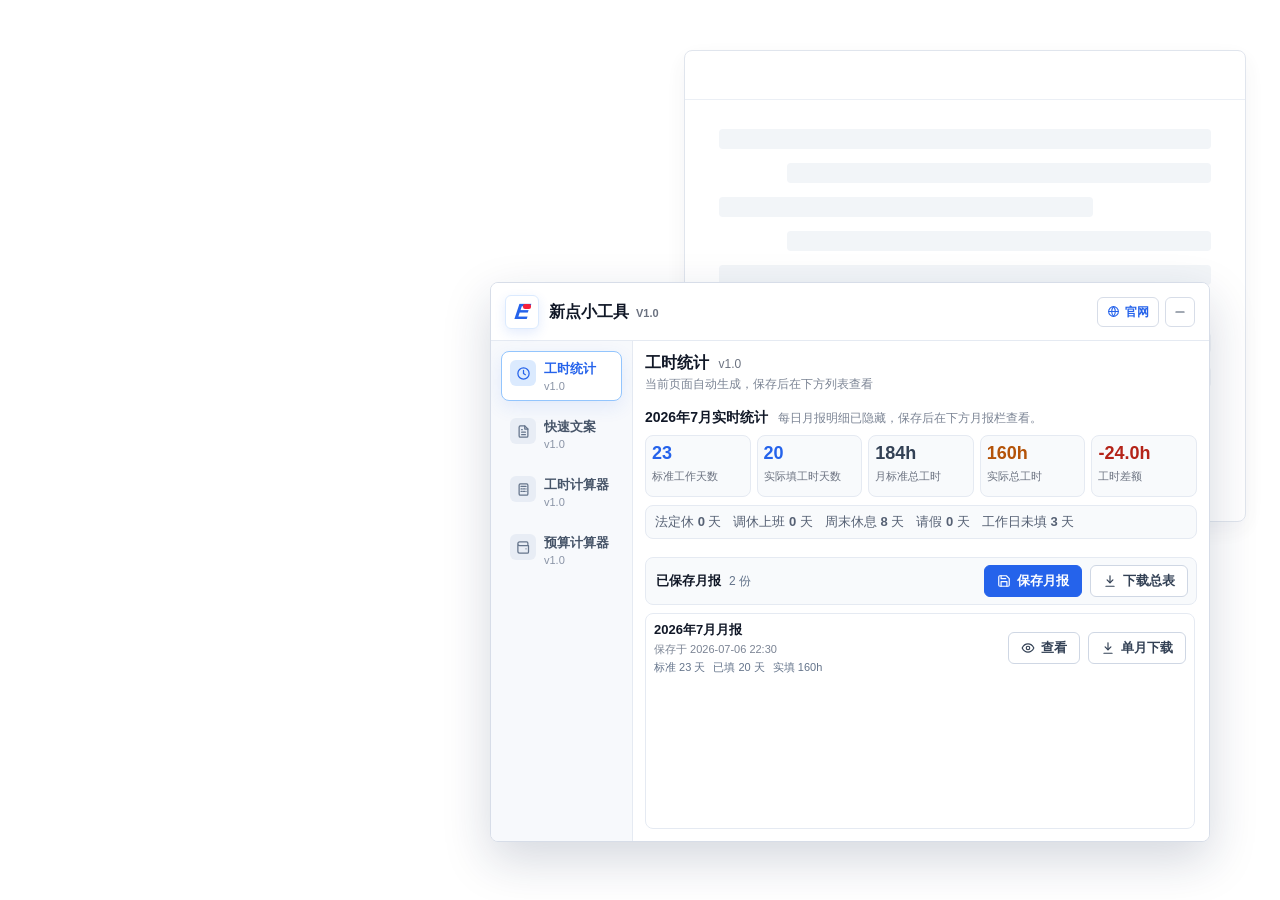
==== commit 4da8270d: "Add official site button and rename release package" ====
--- a/plugin-preview.html
+++ b/plugin-preview.html
@@ -4,7 +4,7 @@
     <meta charset="utf-8">
     <meta name="viewport" content="width=device-width, initial-scale=1">
     <title>新点小工具界面预览</title>
-    <link rel="stylesheet" href="assets/plugin-content.css">
+    <link rel="stylesheet" href="assets/plugin-content.css?v=20260707-site-button">
     <style>
       html,
       body {
@@ -92,6 +92,10 @@
           </div>
         </div>
         <div class="ep-header-actions">
+          <button id="ep-btn-site" class="ep-site-btn" type="button" title="打开插件官网" aria-label="打开插件官网">
+            <svg class="ep-btn-icon" viewBox="0 0 24 24" aria-hidden="true"><circle cx="12" cy="12" r="9"></circle><path d="M3 12h18"></path><path d="M12 3a13.8 13.8 0 0 1 0 18"></path><path d="M12 3a13.8 13.8 0 0 0 0 18"></path></svg>
+            <span>官网</span>
+          </button>
           <button id="ep-btn-hide" class="ep-icon-btn" title="隐藏面板" aria-label="隐藏面板">
             <svg class="ep-btn-icon" viewBox="0 0 24 24" aria-hidden="true"><path d="M5 12h14"></path></svg>
           </button>
--- a/assets/plugin-content.css
+++ b/assets/plugin-content.css
@@ -134,6 +134,36 @@
 .ep-header-actions {
   display: flex;
   gap: 6px;
+}
+
+.ep-site-btn {
+  align-items: center;
+  background: #ffffff;
+  border: 1px solid #d7dde8;
+  border-radius: 6px;
+  color: #2563eb;
+  cursor: pointer;
+  display: inline-flex;
+  font-size: 12px;
+  font-weight: 800;
+  gap: 5px;
+  height: 30px;
+  justify-content: center;
+  line-height: 1;
+  padding: 0 9px;
+  transition: background 0.16s ease, border-color 0.16s ease, color 0.16s ease;
+  white-space: nowrap;
+}
+
+.ep-site-btn:hover {
+  background: #eff6ff;
+  border-color: #93c5fd;
+  color: #1d4ed8;
+}
+
+.ep-site-btn .ep-btn-icon {
+  height: 13px;
+  width: 13px;
 }
 
 .ep-icon-btn,
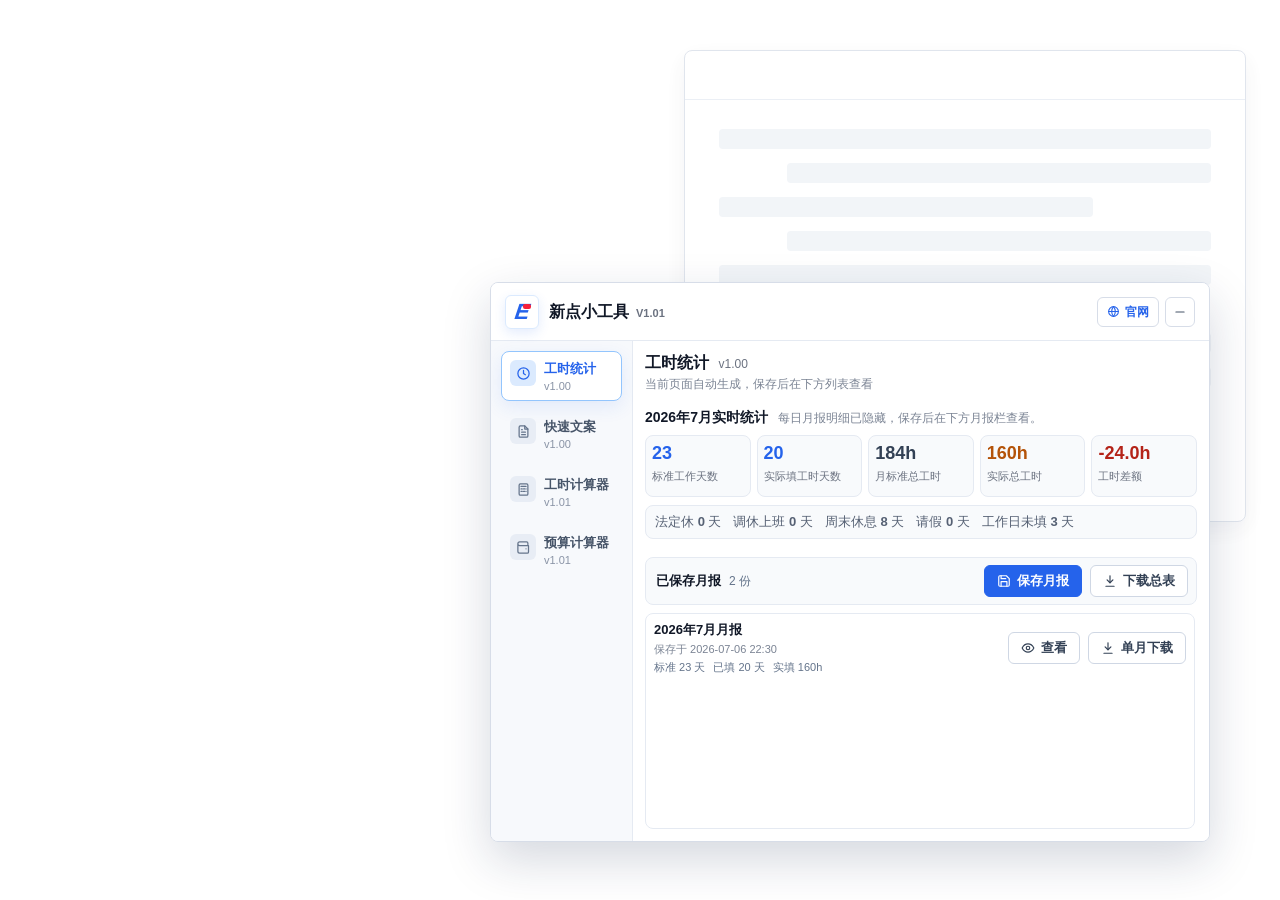
==== commit 8053072a: "Bump plugin version to V1.01" ====
--- a/plugin-preview.html
+++ b/plugin-preview.html
@@ -4,7 +4,7 @@
     <meta charset="utf-8">
     <meta name="viewport" content="width=device-width, initial-scale=1">
     <title>新点小工具界面预览</title>
-    <link rel="stylesheet" href="assets/plugin-content.css?v=20260707-site-button">
+    <link rel="stylesheet" href="assets/plugin-content.css?v=20260731-v101">
     <style>
       html,
       body {
@@ -88,7 +88,7 @@
           </div>
           <div class="ep-brand-title">
             <div class="ep-brand-name">新点小工具</div>
-            <div class="ep-brand-version">V1.0</div>
+            <div class="ep-brand-version">V1.01</div>
           </div>
         </div>
         <div class="ep-header-actions">
@@ -106,29 +106,29 @@
           <button class="ep-nav-item is-active" data-tool="workhours">
             <span class="ep-nav-kicker"><svg class="ep-btn-icon" viewBox="0 0 24 24" aria-hidden="true"><circle cx="12" cy="12" r="9"></circle><path d="M12 7v5l3 2"></path></svg></span>
             <span class="ep-nav-text">工时统计</span>
-            <span class="ep-nav-version">v1.0</span>
+            <span class="ep-nav-version">v1.00</span>
           </button>
           <button class="ep-nav-item" data-tool="quickcopy">
             <span class="ep-nav-kicker"><svg class="ep-btn-icon" viewBox="0 0 24 24" aria-hidden="true"><path d="M14 3H7a2 2 0 0 0-2 2v14a2 2 0 0 0 2 2h10a2 2 0 0 0 2-2V8z"></path><path d="M14 3v5h5"></path><path d="M9 13h6"></path><path d="M9 17h6"></path><path d="M9 9h1"></path></svg></span>
             <span class="ep-nav-text">快速文案</span>
-            <span class="ep-nav-version">v1.0</span>
+            <span class="ep-nav-version">v1.00</span>
           </button>
           <button class="ep-nav-item" data-tool="taskcalc">
             <span class="ep-nav-kicker"><svg class="ep-btn-icon" viewBox="0 0 24 24" aria-hidden="true"><rect x="5" y="3" width="14" height="18" rx="2"></rect><path d="M8 7h8"></path><path d="M8 11h2"></path><path d="M12 11h2"></path><path d="M16 11h0"></path><path d="M8 15h2"></path><path d="M12 15h2"></path><path d="M16 15h0"></path></svg></span>
             <span class="ep-nav-text">工时计算器</span>
-            <span class="ep-nav-version">v1.0</span>
+            <span class="ep-nav-version">v1.01</span>
           </button>
           <button class="ep-nav-item" data-tool="budgetcalc">
             <span class="ep-nav-kicker"><svg class="ep-btn-icon" viewBox="0 0 24 24" aria-hidden="true"><path d="M19 7V5a2 2 0 0 0-2-2H6a3 3 0 0 0 0 6h14v10a2 2 0 0 1-2 2H6a3 3 0 0 1-3-3V6"></path><path d="M16 14h.01"></path></svg></span>
             <span class="ep-nav-text">预算计算器</span>
-            <span class="ep-nav-version">v1.0</span>
+            <span class="ep-nav-version">v1.01</span>
           </button>
         </aside>
         <main class="ep-tool-main">
           <section id="ep-tool-workhours" class="ep-tool-section is-active">
             <div class="ep-section-head">
               <div>
-                <h3>工时统计 <span>v1.0</span></h3>
+                <h3>工时统计 <span>v1.00</span></h3>
                 <p>当前页面自动生成，保存后在下方列表查看</p>
               </div>
             </div>
@@ -215,7 +215,7 @@
           <section id="ep-tool-quickcopy" class="ep-tool-section">
             <div class="ep-section-head">
               <div>
-                <h3>快速文案 <span>v1.0</span></h3>
+                <h3>快速文案 <span>v1.00</span></h3>
                 <p>常用文本库</p>
               </div>
             </div>
@@ -273,7 +273,7 @@
           <section id="ep-tool-taskcalc" class="ep-tool-section">
             <div class="ep-section-head">
               <div>
-                <h3>工时计算器 <span>v1.0</span></h3>
+                <h3>工时计算器 <span>v1.01</span></h3>
                 <p>自动读取设计任务，保存后计算填写进度</p>
               </div>
             </div>
@@ -311,7 +311,7 @@
           <section id="ep-tool-budgetcalc" class="ep-tool-section">
             <div class="ep-section-head">
               <div>
-                <h3>预算计算器 <span>v1.0</span></h3>
+                <h3>预算计算器 <span>v1.01</span></h3>
                 <p>读取任务详情预算，保存后自动汇总</p>
               </div>
             </div>
@@ -323,10 +323,12 @@
                     <span class="is-missing">月 160h / 已记 128h / 未记 32h</span>
                   </div>
                   <div class="ep-budget-log-actions">
-                    <button class="ep-btn ep-budget-log-save" data-action="save-budget-month-log">
-                      <svg class="ep-btn-icon" viewBox="0 0 24 24" aria-hidden="true"><path d="M19 21H5a2 2 0 0 1-2-2V5a2 2 0 0 1 2-2h11l5 5v11a2 2 0 0 1-2 2z"></path><path d="M17 21v-8H7v8"></path><path d="M7 3v5h8"></path></svg>
-                      <span>保存常驻</span>
-                    </button>
+                    <div class="ep-budget-log-save-wrap">
+                      <button class="ep-btn ep-budget-log-save" data-action="save-budget-month-log">
+                        <svg class="ep-btn-icon" viewBox="0 0 24 24" aria-hidden="true"><path d="M19 21H5a2 2 0 0 1-2-2V5a2 2 0 0 1 2-2h11l5 5v11a2 2 0 0 1-2 2z"></path><path d="M17 21v-8H7v8"></path><path d="M7 3v5h8"></path></svg>
+                        <span>更新常驻</span>
+                      </button>
+                    </div>
                   </div>
                 </div>
                 <div class="ep-budget-calendar">
--- a/assets/plugin-content.css
+++ b/assets/plugin-content.css
@@ -1,4 +1,4 @@
-﻿/* ============ 新点小工具 V1.0 ============ */
+﻿/* ============ 新点小工具 V1.01 ============ */
 #ep-tool-panel,
 #ep-tool-panel *,
 #ep-tool-launcher {
@@ -64,11 +64,21 @@
   align-items: center;
   background: #ffffff;
   border-bottom: 1px solid #e5eaf2;
+  cursor: move;
   display: flex;
   flex: 0 0 58px;
   justify-content: space-between;
   height: 58px;
   padding: 12px 14px;
+  user-select: none;
+}
+
+#ep-tool-panel.is-dragging {
+  user-select: none;
+}
+
+#ep-tool-panel.is-dragging .ep-tool-header {
+  cursor: grabbing;
 }
 
 .ep-brand {
@@ -1233,6 +1243,8 @@
 }
 
 .ep-task-panel {
+  display: flex;
+  flex-direction: column;
   min-height: 0;
   overflow: hidden;
 }
@@ -1241,6 +1253,7 @@
   align-items: center;
   border-bottom: 1px solid #e5eaf2;
   display: flex;
+  flex: none;
   gap: 10px;
   justify-content: space-between;
   min-height: 38px;
@@ -1345,10 +1358,13 @@
 
 .ep-task-saved-list {
   display: grid;
+  flex: 1 1 auto;
   gap: 8px;
-  max-height: 100%;
+  max-height: none;
+  min-height: 0;
   overflow-y: auto;
-  padding: 8px;
+  padding: 8px 8px 14px;
+  scroll-padding-bottom: 14px;
 }
 
 .ep-task-saved-item {
@@ -1459,6 +1475,12 @@
 .ep-budget-panel {
   display: grid;
   grid-template-rows: auto minmax(0, 1fr);
+}
+
+.ep-budget-log-panel {
+  overflow: visible;
+  position: relative;
+  z-index: 2;
 }
 
 .ep-budget-current-head,
@@ -1775,7 +1797,10 @@
   max-height: 61px;
   min-height: 0;
   overflow-y: auto;
+  overscroll-behavior: contain;
   padding-right: 2px;
+  scroll-behavior: auto;
+  scrollbar-gutter: stable;
 }
 
 .ep-budget-weekdays span {
@@ -1929,6 +1954,63 @@
   flex: 0 0 auto;
   height: 27px;
   padding: 0 8px;
+}
+
+.ep-budget-log-save-wrap {
+  display: inline-flex;
+  flex: 0 0 auto;
+  position: relative;
+}
+
+.ep-budget-log-save-tip {
+  background: #ffffff;
+  border: 1px solid #bfdbfe;
+  border-radius: 8px;
+  bottom: calc(100% + 7px);
+  box-shadow: 0 10px 24px rgba(37, 99, 235, 0.14), 0 2px 8px rgba(15, 23, 42, 0.08);
+  color: #1e3a8a;
+  display: grid;
+  gap: 2px;
+  line-height: 1.25;
+  max-width: 190px;
+  min-width: 148px;
+  padding: 7px 9px;
+  pointer-events: none;
+  position: absolute;
+  right: 0;
+  white-space: normal;
+  z-index: 5;
+}
+
+.ep-budget-log-save-tip::after {
+  background: #ffffff;
+  border-bottom: 1px solid #bfdbfe;
+  border-right: 1px solid #bfdbfe;
+  bottom: -5px;
+  content: "";
+  height: 8px;
+  position: absolute;
+  right: 18px;
+  transform: rotate(45deg);
+  width: 8px;
+}
+
+.ep-budget-log-save-tip strong {
+  color: #1d4ed8;
+  font-size: 11px;
+  font-weight: 900;
+  overflow: visible;
+  text-overflow: clip;
+  white-space: normal;
+}
+
+.ep-budget-log-save-tip span {
+  color: #475569;
+  font-size: 10px;
+  font-weight: 800;
+  overflow: visible;
+  text-overflow: clip;
+  white-space: normal;
 }
 
 .ep-budget-log-delete {
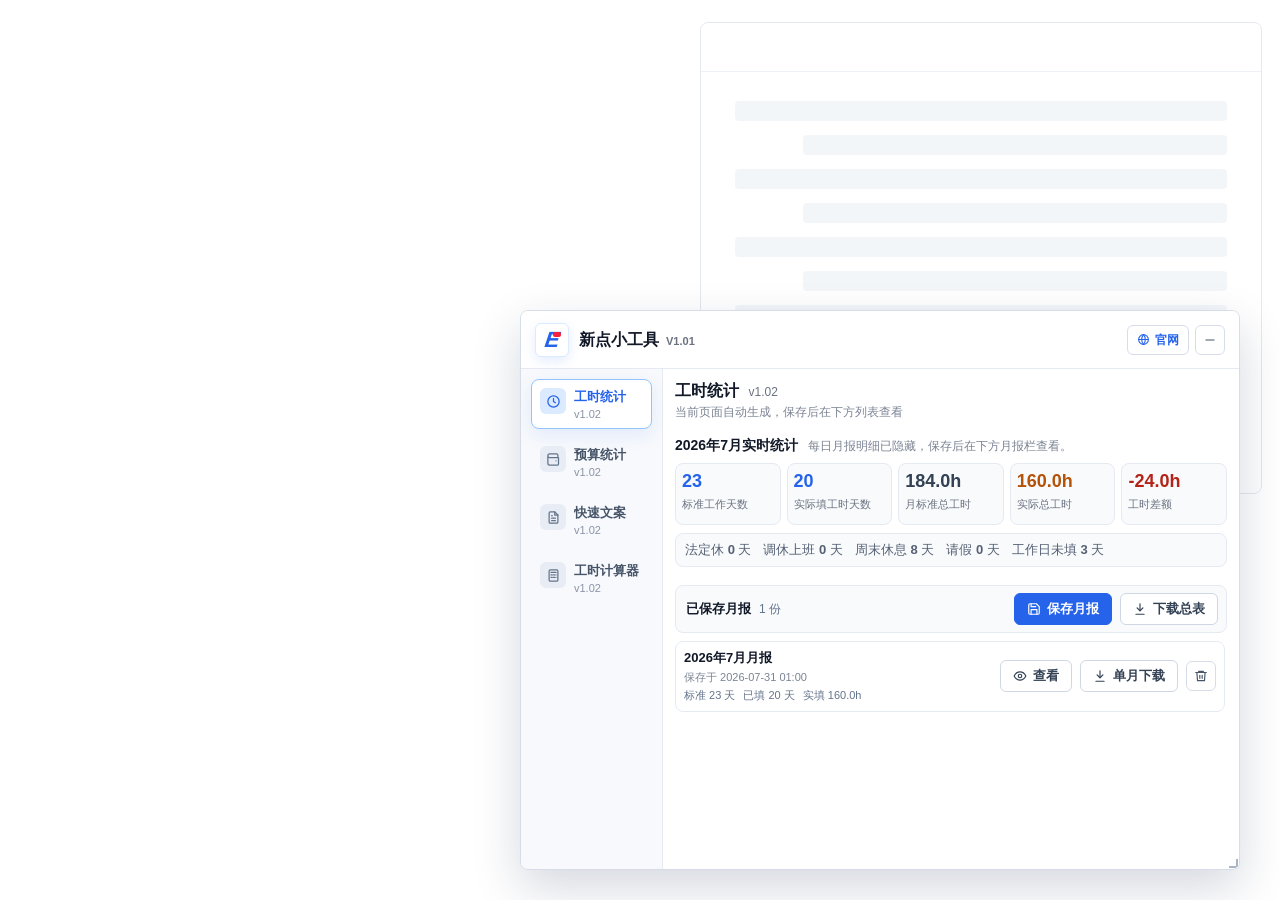
==== commit 208a9bf2: "Align current plugin website and add seven mascot poses" ====
--- a/plugin-preview.html
+++ b/plugin-preview.html
@@ -3,42 +3,23 @@
   <head>
     <meta charset="utf-8">
     <meta name="viewport" content="width=device-width, initial-scale=1">
-    <title>新点小工具界面预览</title>
-    <link rel="stylesheet" href="assets/plugin-content.css?v=20260731-v101">
+    <title>新点小工具 V1.01 界面预览</title>
+    <link rel="stylesheet" href="assets/plugin-content.css?v=20261116-current">
     <style>
-      html,
-      body {
-        height: 100%;
-        margin: 0;
-        overflow: hidden;
-      }
-
-      body {
-        background: transparent;
-        font-family: -apple-system, BlinkMacSystemFont, "Segoe UI", Roboto, "Microsoft YaHei", sans-serif;
-        min-height: 680px;
-        min-width: 980px;
-      }
-
-      #ep-tool-panel {
-        bottom: 58px;
-        right: 70px;
-        width: 720px;
-      }
-
+      html, body { width: 100%; height: 100%; margin: 0; overflow: hidden; }
+      body { background: transparent; }
+      #ep-tool-panel { right: 40px; bottom: 30px; }
       .preview-oa-page {
-        background: #ffffff;
+        background: #fff;
         border: 1px solid #d7dde8;
         border-radius: 8px;
-        box-shadow: 0 8px 24px rgba(24, 39, 75, 0.07);
         height: 470px;
+        opacity: 0.65;
         position: absolute;
-        opacity: 0.76;
-        right: 34px;
-        top: 50px;
+        right: 18px;
+        top: 22px;
         width: 560px;
       }
-
       .preview-oa-page::before {
         border-bottom: 1px solid #e5eaf2;
         content: "";
@@ -48,339 +29,18 @@
         right: 0;
         top: 0;
       }
-
-      .preview-oa-lines {
-        display: grid;
-        gap: 14px;
-        padding: 78px 34px 30px;
-      }
-
-      .preview-oa-lines i {
-        background: #eef2f7;
-        border-radius: 4px;
-        display: block;
-        height: 20px;
-      }
-
-      .preview-oa-lines i:nth-child(2n) {
-        margin-left: 68px;
-      }
-
-      .preview-oa-lines i:nth-child(3n) {
-        width: 76%;
-      }
+      .preview-oa-lines { display: grid; gap: 14px; padding: 78px 34px 30px; }
+      .preview-oa-lines i { background: #eef2f7; border-radius: 4px; height: 20px; }
+      .preview-oa-lines i:nth-child(2n) { margin-left: 68px; }
+      #preview-data { position: absolute; left: -10000px; width: 800px; }
     </style>
+    <script src="preview.js?v=20261116-current" defer></script>
+    <script src="assets/plugin-preview-runtime.js?v=20261116-current" defer></script>
   </head>
   <body>
     <div class="preview-oa-page" aria-hidden="true">
-      <div class="preview-oa-lines">
-        <i></i><i></i><i></i><i></i><i></i><i></i><i></i><i></i>
-      </div>
+      <div class="preview-oa-lines"><i></i><i></i><i></i><i></i><i></i><i></i><i></i><i></i></div>
     </div>
-
-    <div id="ep-tool-panel" class="ep-tool-panel">
-      <div id="ep-panel-resize-handle" class="ep-panel-resize-handle" title="拖动调整高度"></div>
-      <div class="ep-tool-header">
-        <div class="ep-brand">
-          <div class="ep-brand-mark">
-            <span class="ep-brand-e">E</span>
-            <span class="ep-brand-red"></span>
-          </div>
-          <div class="ep-brand-title">
-            <div class="ep-brand-name">新点小工具</div>
-            <div class="ep-brand-version">V1.01</div>
-          </div>
-        </div>
-        <div class="ep-header-actions">
-          <button id="ep-btn-site" class="ep-site-btn" type="button" title="打开插件官网" aria-label="打开插件官网">
-            <svg class="ep-btn-icon" viewBox="0 0 24 24" aria-hidden="true"><circle cx="12" cy="12" r="9"></circle><path d="M3 12h18"></path><path d="M12 3a13.8 13.8 0 0 1 0 18"></path><path d="M12 3a13.8 13.8 0 0 0 0 18"></path></svg>
-            <span>官网</span>
-          </button>
-          <button id="ep-btn-hide" class="ep-icon-btn" title="隐藏面板" aria-label="隐藏面板">
-            <svg class="ep-btn-icon" viewBox="0 0 24 24" aria-hidden="true"><path d="M5 12h14"></path></svg>
-          </button>
-        </div>
-      </div>
-      <div class="ep-tool-layout" id="ep-tool-layout">
-        <aside class="ep-tool-sidebar">
-          <button class="ep-nav-item is-active" data-tool="workhours">
-            <span class="ep-nav-kicker"><svg class="ep-btn-icon" viewBox="0 0 24 24" aria-hidden="true"><circle cx="12" cy="12" r="9"></circle><path d="M12 7v5l3 2"></path></svg></span>
-            <span class="ep-nav-text">工时统计</span>
-            <span class="ep-nav-version">v1.00</span>
-          </button>
-          <button class="ep-nav-item" data-tool="quickcopy">
-            <span class="ep-nav-kicker"><svg class="ep-btn-icon" viewBox="0 0 24 24" aria-hidden="true"><path d="M14 3H7a2 2 0 0 0-2 2v14a2 2 0 0 0 2 2h10a2 2 0 0 0 2-2V8z"></path><path d="M14 3v5h5"></path><path d="M9 13h6"></path><path d="M9 17h6"></path><path d="M9 9h1"></path></svg></span>
-            <span class="ep-nav-text">快速文案</span>
-            <span class="ep-nav-version">v1.00</span>
-          </button>
-          <button class="ep-nav-item" data-tool="taskcalc">
-            <span class="ep-nav-kicker"><svg class="ep-btn-icon" viewBox="0 0 24 24" aria-hidden="true"><rect x="5" y="3" width="14" height="18" rx="2"></rect><path d="M8 7h8"></path><path d="M8 11h2"></path><path d="M12 11h2"></path><path d="M16 11h0"></path><path d="M8 15h2"></path><path d="M12 15h2"></path><path d="M16 15h0"></path></svg></span>
-            <span class="ep-nav-text">工时计算器</span>
-            <span class="ep-nav-version">v1.01</span>
-          </button>
-          <button class="ep-nav-item" data-tool="budgetcalc">
-            <span class="ep-nav-kicker"><svg class="ep-btn-icon" viewBox="0 0 24 24" aria-hidden="true"><path d="M19 7V5a2 2 0 0 0-2-2H6a3 3 0 0 0 0 6h14v10a2 2 0 0 1-2 2H6a3 3 0 0 1-3-3V6"></path><path d="M16 14h.01"></path></svg></span>
-            <span class="ep-nav-text">预算计算器</span>
-            <span class="ep-nav-version">v1.01</span>
-          </button>
-        </aside>
-        <main class="ep-tool-main">
-          <section id="ep-tool-workhours" class="ep-tool-section is-active">
-            <div class="ep-section-head">
-              <div>
-                <h3>工时统计 <span>v1.00</span></h3>
-                <p>当前页面自动生成，保存后在下方列表查看</p>
-              </div>
-            </div>
-            <div id="ep-workhour-report">
-              <div class="ep-report-title">
-                <strong>2026年7月实时统计</strong>
-                <span>每日月报明细已隐藏，保存后在下方月报栏查看。</span>
-              </div>
-              <div class="ep-stats-cards">
-                <div class="ep-stat-card ep-stat-primary">
-                  <div class="ep-stat-value">23</div>
-                  <div class="ep-stat-label">标准工作天数</div>
-                </div>
-                <div class="ep-stat-card ep-stat-success">
-                  <div class="ep-stat-value">20</div>
-                  <div class="ep-stat-label">实际填工时天数</div>
-                </div>
-                <div class="ep-stat-card ep-stat-info">
-                  <div class="ep-stat-value">184h</div>
-                  <div class="ep-stat-label">月标准总工时</div>
-                </div>
-                <div class="ep-stat-card ep-stat-warning">
-                  <div class="ep-stat-value">160h</div>
-                  <div class="ep-stat-label">实际总工时</div>
-                </div>
-                <div class="ep-stat-card ep-stat-danger">
-                  <div class="ep-stat-value ep-text-danger">-24.0h</div>
-                  <div class="ep-stat-label">工时差额</div>
-                </div>
-              </div>
-              <div class="ep-info-row">
-                <span>法定休 <strong>0</strong> 天</span>
-                <span>调休上班 <strong>0</strong> 天</span>
-                <span>周末休息 <strong>8</strong> 天</span>
-                <span>请假 <strong>0</strong> 天</span>
-                <span>工作日未填 <strong>3</strong> 天</span>
-              </div>
-            </div>
-            <div id="ep-saved-reports" class="ep-saved-reports">
-              <div class="ep-saved-headbar">
-                <div class="ep-saved-title">
-                  <strong>已保存月报</strong>
-                  <span>2 份</span>
-                </div>
-                <div class="ep-saved-head-actions">
-                  <button id="ep-month-save" class="ep-btn ep-btn-primary" data-action="save-current">
-                    <svg class="ep-btn-icon" viewBox="0 0 24 24" aria-hidden="true"><path d="M19 21H5a2 2 0 0 1-2-2V5a2 2 0 0 1 2-2h11l5 5v11a2 2 0 0 1-2 2z"></path><path d="M17 21v-8H7v8"></path><path d="M7 3v5h8"></path></svg>
-                    <span>保存月报</span>
-                  </button>
-                  <button id="ep-saved-download" class="ep-btn" data-action="download-all">
-                    <svg class="ep-btn-icon" viewBox="0 0 24 24" aria-hidden="true"><path d="M12 3v12"></path><path d="m7 10 5 5 5-5"></path><path d="M5 21h14"></path></svg>
-                    <span>下载总表</span>
-                  </button>
-                </div>
-              </div>
-              <div class="ep-saved-body">
-                <article class="ep-saved-item" data-year-month="2026-07">
-                  <div class="ep-saved-item-head">
-                    <button class="ep-saved-item-trigger" data-action="toggle-report" data-year-month="2026-07">
-                      <span class="ep-saved-month-title">2026年7月月报</span>
-                      <span class="ep-saved-month-meta">保存于 2026-07-06 22:30</span>
-                      <span class="ep-saved-mini-stats">
-                        <span>标准 23 天</span>
-                        <span>已填 20 天</span>
-                        <span>实填 160h</span>
-                      </span>
-                    </button>
-                    <div class="ep-saved-actions">
-                      <button class="ep-btn ep-saved-view" data-action="toggle-report" data-year-month="2026-07">
-                        <svg class="ep-btn-icon" viewBox="0 0 24 24" aria-hidden="true"><path d="M2 12s3.5-7 10-7 10 7 10 7-3.5 7-10 7-10-7-10-7z"></path><circle cx="12" cy="12" r="3"></circle></svg>
-                        <span>查看</span>
-                      </button>
-                      <button class="ep-btn ep-saved-single-download" data-action="download-single" data-year-month="2026-07">
-                        <svg class="ep-btn-icon" viewBox="0 0 24 24" aria-hidden="true"><path d="M12 3v12"></path><path d="m7 10 5 5 5-5"></path><path d="M5 21h14"></path></svg>
-                        <span>单月下载</span>
-                      </button>
-                    </div>
-                  </div>
-                </article>
-              </div>
-            </div>
-          </section>
-
-          <section id="ep-tool-quickcopy" class="ep-tool-section">
-            <div class="ep-section-head">
-              <div>
-                <h3>快速文案 <span>v1.00</span></h3>
-                <p>常用文本库</p>
-              </div>
-            </div>
-            <div class="ep-copy-shell">
-              <div class="ep-copy-toolbar">
-                <input id="ep-copy-search" class="ep-field" type="search" placeholder="搜索文案" value="">
-                <select id="ep-copy-filter" class="ep-field ep-copy-filter" title="分组">
-                  <option>全部分组</option>
-                </select>
-                <span id="ep-copy-count" class="ep-count">2/2</span>
-                <button id="ep-copy-new" class="ep-btn ep-btn-primary">
-                  <svg class="ep-btn-icon" viewBox="0 0 24 24" aria-hidden="true"><path d="M12 5v14"></path><path d="M5 12h14"></path></svg>
-                  <span>新建</span>
-                </button>
-              </div>
-              <div id="ep-copy-editor" class="ep-copy-editor">
-                <div class="ep-copy-group-fields">
-                  <select id="ep-copy-group" class="ep-field" title="选择分组">
-                    <option>默认分组</option>
-                  </select>
-                  <input id="ep-copy-new-group" class="ep-field" type="text" placeholder="新建分组">
-                </div>
-                <textarea id="ep-copy-content" class="ep-field ep-textarea" placeholder="文案内容"></textarea>
-                <div class="ep-copy-editor-actions">
-                  <button id="ep-copy-save" class="ep-btn ep-btn-primary">
-                    <svg class="ep-btn-icon" viewBox="0 0 24 24" aria-hidden="true"><path d="M19 21H5a2 2 0 0 1-2-2V5a2 2 0 0 1 2-2h11l5 5v11a2 2 0 0 1-2 2z"></path><path d="M17 21v-8H7v8"></path><path d="M7 3v5h8"></path></svg>
-                    <span>保存文案</span>
-                  </button>
-                </div>
-              </div>
-              <div id="ep-copy-list" class="ep-copy-list">
-                <section class="ep-copy-group-block" data-group="默认分组">
-                  <div class="ep-copy-group-head">
-                    <button class="ep-copy-group-toggle" data-action="toggle-group" data-group="默认分组">
-                      <svg class="ep-btn-icon" viewBox="0 0 24 24" aria-hidden="true"><path d="m18 15-6-6-6 6"></path></svg>
-                      <span>默认分组</span>
-                      <em>2</em>
-                    </button>
-                  </div>
-                  <article class="ep-copy-item is-active" data-id="copy-1">
-                    <div class="ep-copy-main">
-                      <div class="ep-copy-preview">今日已完成相关功能调整，请确认。</div>
-                      <div class="ep-copy-row-meta">07-06</div>
-                    </div>
-                    <div class="ep-copy-item-tools">
-                      <button class="ep-icon-text-btn ep-copy-paste ep-copy-primary-action" title="快速填入"><svg class="ep-btn-icon" viewBox="0 0 24 24" aria-hidden="true"><path d="m22 2-7 20-4-9-9-4z"></path><path d="M22 2 11 13"></path></svg></button>
-                      <button class="ep-icon-text-btn ep-copy-copy" title="复制"><svg class="ep-btn-icon" viewBox="0 0 24 24" aria-hidden="true"><rect x="9" y="9" width="11" height="11" rx="2"></rect><path d="M5 15H4a2 2 0 0 1-2-2V4a2 2 0 0 1 2-2h9a2 2 0 0 1 2 2v1"></path></svg></button>
-                    </div>
-                  </article>
-                </section>
-              </div>
-            </div>
-          </section>
-
-          <section id="ep-tool-taskcalc" class="ep-tool-section">
-            <div class="ep-section-head">
-              <div>
-                <h3>工时计算器 <span>v1.01</span></h3>
-                <p>自动读取设计任务，保存后计算填写进度</p>
-              </div>
-            </div>
-            <div class="ep-task-shell">
-              <div class="ep-task-toolbar">
-                <button id="ep-task-scan" class="ep-btn ep-btn-primary">
-                  <svg class="ep-btn-icon" viewBox="0 0 24 24" aria-hidden="true"><path d="M20 11a8 8 0 0 0-14.7-4"></path><path d="M5 3v5h5"></path><path d="M4 13a8 8 0 0 0 14.7 4"></path><path d="M19 21v-5h-5"></path></svg>
-                  <span>重新读取</span>
-                </button>
-                <span id="ep-task-scan-status" class="ep-task-status">读取到 2 条</span>
-              </div>
-              <div id="ep-task-discovered" class="ep-task-panel">
-                <div class="ep-task-panel-head">
-                  <div><strong>读取到的设计任务</strong><span>2 条</span></div>
-                  <button class="ep-btn ep-task-save-selected" data-action="save-selected">
-                    <svg class="ep-btn-icon" viewBox="0 0 24 24" aria-hidden="true"><path d="M19 21H5a2 2 0 0 1-2-2V5a2 2 0 0 1 2-2h11l5 5v11a2 2 0 0 1-2 2z"></path><path d="M17 21v-8H7v8"></path><path d="M7 3v5h8"></path></svg>
-                    <span>保存选中</span>
-                  </button>
-                </div>
-                <div class="ep-task-discovered-list">
-                  <label class="ep-task-discovered-item">
-                    <input type="checkbox" checked>
-                    <span class="ep-task-info"><span class="ep-task-name">项目表单交互优化</span><span class="ep-task-meta">设计师：未识别</span></span>
-                    <span class="ep-task-hours">12h</span>
-                    <span class="ep-task-tag is-saveable">可保存</span>
-                  </label>
-                </div>
-              </div>
-              <div id="ep-task-saved" class="ep-task-panel">
-                <div class="ep-task-panel-head"><div><strong>已保存任务</strong><span>1 条</span></div></div>
-              </div>
-            </div>
-          </section>
-
-          <section id="ep-tool-budgetcalc" class="ep-tool-section">
-            <div class="ep-section-head">
-              <div>
-                <h3>预算计算器 <span>v1.01</span></h3>
-                <p>读取任务详情预算，保存后自动汇总</p>
-              </div>
-            </div>
-            <div class="ep-budget-shell">
-              <div id="ep-budget-month-log" class="ep-budget-log-panel">
-                <div class="ep-budget-log-fixed-head">
-                  <div>
-                    <strong>2026-07 常驻月日志</strong>
-                    <span class="is-missing">月 160h / 已记 128h / 未记 32h</span>
-                  </div>
-                  <div class="ep-budget-log-actions">
-                    <div class="ep-budget-log-save-wrap">
-                      <button class="ep-btn ep-budget-log-save" data-action="save-budget-month-log">
-                        <svg class="ep-btn-icon" viewBox="0 0 24 24" aria-hidden="true"><path d="M19 21H5a2 2 0 0 1-2-2V5a2 2 0 0 1 2-2h11l5 5v11a2 2 0 0 1-2 2z"></path><path d="M17 21v-8H7v8"></path><path d="M7 3v5h8"></path></svg>
-                        <span>更新常驻</span>
-                      </button>
-                    </div>
-                  </div>
-                </div>
-                <div class="ep-budget-calendar">
-                  <div class="ep-budget-weekdays"><span>一</span><span>二</span><span>三</span><span>四</span><span>五</span><span>六</span><span>日</span></div>
-                  <div class="ep-budget-calendar-grid">
-                    <div class="ep-budget-cal-cell is-covered"><div class="ep-budget-cal-top"><strong>1</strong></div><div class="ep-budget-cal-hours"><span>8h</span></div></div>
-                    <div class="ep-budget-cal-cell is-covered"><div class="ep-budget-cal-top"><strong>2</strong></div><div class="ep-budget-cal-hours"><span>8h</span></div></div>
-                    <div class="ep-budget-cal-cell is-missing"><div class="ep-budget-cal-top"><strong>3</strong></div><div class="ep-budget-cal-hours"><span>0h</span></div></div>
-                  </div>
-                </div>
-              </div>
-              <div id="ep-budget-current" class="ep-budget-current">
-                <div class="ep-budget-current-compact">
-                  <div class="ep-budget-title-row">
-                    <strong>示例项目</strong>
-                    <span class="ep-budget-status is-unsaved">未保存</span>
-                  </div>
-                  <div class="ep-budget-task-row">移动端页面适配</div>
-                  <div class="ep-budget-action-row">
-                    <span class="ep-budget-amount-inline">预算 <strong>¥12,800.00</strong></span>
-                    <button class="ep-btn ep-btn-primary ep-budget-save-btn" data-action="save-budget-current">
-                      <svg class="ep-btn-icon" viewBox="0 0 24 24" aria-hidden="true"><path d="M19 21H5a2 2 0 0 1-2-2V5a2 2 0 0 1 2-2h11l5 5v11a2 2 0 0 1-2 2z"></path><path d="M17 21v-8H7v8"></path><path d="M7 3v5h8"></path></svg>
-                      <span>保存</span>
-                    </button>
-                  </div>
-                </div>
-              </div>
-              <div id="ep-budget-saved" class="ep-budget-panel">
-                <div class="ep-budget-panel-head">
-                  <div><strong>已保存预算</strong><span>2026-07 · 2 条</span></div>
-                  <div class="ep-budget-total">合计 ¥18,600.00</div>
-                </div>
-              </div>
-            </div>
-          </section>
-        </main>
-      </div>
-      <div id="ep-tool-toast" class="ep-tool-toast"></div>
-    </div>
-
-    <script>
-      document.querySelectorAll(".ep-nav-item").forEach(button => {
-        button.addEventListener("click", () => {
-          const tool = button.getAttribute("data-tool");
-          document.querySelectorAll(".ep-nav-item").forEach(item => {
-            item.classList.toggle("is-active", item === button);
-          });
-          document.querySelectorAll(".ep-tool-section").forEach(section => {
-            section.classList.toggle("is-active", section.id === `ep-tool-${tool}`);
-          });
-        });
-      });
-    </script>
+    <div id="preview-data" aria-hidden="true" inert></div>
   </body>
 </html>
--- a/assets/plugin-content.css
+++ b/assets/plugin-content.css
@@ -11,8 +11,10 @@
   bottom: 18px;
   width: min(720px, calc(100vw - 36px));
   height: 560px;
-  min-height: 360px;
-  max-height: calc(100vh - 36px);
+  min-width: min(520px, calc(100vw - 16px));
+  min-height: min(520px, calc(100vh - 16px));
+  max-width: calc(100vw - 16px);
+  max-height: calc(100vh - 16px);
   background: #ffffff;
   border: 1px solid #d7dde8;
   border-radius: 8px;
@@ -28,31 +30,62 @@
 
 .ep-panel-resize-handle {
   background: transparent;
+  position: absolute;
+  touch-action: none;
+  z-index: 20;
+}
+
+.ep-resize-n,
+.ep-resize-s {
   cursor: ns-resize;
   height: 8px;
-  left: 0;
+  left: 10px;
+  right: 10px;
+}
+
+.ep-resize-n { top: -3px; }
+.ep-resize-s { bottom: -3px; }
+
+.ep-resize-e,
+.ep-resize-w {
+  bottom: 10px;
+  cursor: ew-resize;
+  top: 10px;
+  width: 8px;
+}
+
+.ep-resize-e { right: -3px; }
+.ep-resize-w { left: -3px; }
+
+.ep-resize-ne,
+.ep-resize-nw,
+.ep-resize-se,
+.ep-resize-sw {
+  height: 16px;
+  width: 16px;
+}
+
+.ep-resize-ne { cursor: nesw-resize; right: -3px; top: -3px; }
+.ep-resize-nw { cursor: nwse-resize; left: -3px; top: -3px; }
+.ep-resize-se { bottom: -3px; cursor: nwse-resize; right: -3px; }
+.ep-resize-sw { bottom: -3px; cursor: nesw-resize; left: -3px; }
+
+.ep-resize-se::after {
+  border-bottom: 2px solid #94a3b8;
+  border-right: 2px solid #94a3b8;
+  bottom: 4px;
+  content: "";
+  height: 7px;
+  opacity: 0.8;
   position: absolute;
-  right: 0;
-  top: 0;
-  z-index: 2;
-}
-
-.ep-panel-resize-handle::before {
-  background: #bfdbfe;
-  border-radius: 999px;
-  content: "";
-  height: 3px;
-  left: 50%;
-  opacity: 0;
-  position: absolute;
-  top: 2px;
-  transform: translateX(-50%);
-  transition: opacity 0.16s ease;
-  width: 78px;
-}
-
-#ep-tool-panel:hover .ep-panel-resize-handle::before,
-#ep-tool-panel.is-resizing .ep-panel-resize-handle::before {
+  right: 4px;
+  transition: border-color 0.16s ease, opacity 0.16s ease;
+  width: 7px;
+}
+
+.ep-resize-se:hover::after,
+#ep-tool-panel.is-resizing .ep-resize-se::after {
+  border-color: #2563eb;
   opacity: 1;
 }
 
@@ -79,6 +112,10 @@
 
 #ep-tool-panel.is-dragging .ep-tool-header {
   cursor: grabbing;
+}
+
+#ep-tool-panel.is-resizing {
+  user-select: none;
 }
 
 .ep-brand {
@@ -833,9 +870,11 @@
 }
 
 .ep-saved-body {
+  align-content: start;
   display: grid;
   flex: 1;
   gap: 8px;
+  grid-auto-rows: max-content;
   margin-top: 8px;
   min-height: 0;
   overflow-x: hidden;
@@ -1271,6 +1310,34 @@
   margin-left: 6px;
 }
 
+.ep-task-panel-actions {
+  align-items: center;
+  display: flex;
+  gap: 6px;
+}
+
+.ep-panel-collapse {
+  background: transparent;
+  border-color: transparent;
+  color: #64748b;
+  height: 30px;
+  width: 30px;
+}
+
+.ep-panel-collapse:hover {
+  background: #eff6ff;
+  border-color: #bfdbfe;
+  color: #2563eb;
+}
+
+.ep-task-panel.is-collapsed {
+  min-height: 40px;
+}
+
+.ep-task-panel.is-collapsed .ep-task-panel-head {
+  border-bottom: 0;
+}
+
 .ep-task-discovered-list {
   display: grid;
   gap: 0;
@@ -1357,9 +1424,11 @@
 }
 
 .ep-task-saved-list {
+  align-content: start;
   display: grid;
   flex: 1 1 auto;
   gap: 8px;
+  grid-auto-rows: max-content;
   max-height: none;
   min-height: 0;
   overflow-y: auto;
@@ -1481,6 +1550,14 @@
   overflow: visible;
   position: relative;
   z-index: 2;
+}
+
+.ep-budget-log-panel.is-collapsed {
+  grid-template-rows: auto;
+}
+
+.ep-budget-log-panel.is-collapsed .ep-budget-log-fixed-head {
+  border-bottom: 0;
 }
 
 .ep-budget-current-head,
@@ -1794,13 +1871,12 @@
   gap: 3px;
   grid-auto-rows: 29px;
   grid-template-columns: repeat(7, minmax(0, 1fr));
-  max-height: 61px;
+  max-height: none;
   min-height: 0;
-  overflow-y: auto;
+  overflow: visible;
   overscroll-behavior: contain;
   padding-right: 2px;
   scroll-behavior: auto;
-  scrollbar-gutter: stable;
 }
 
 .ep-budget-weekdays span {
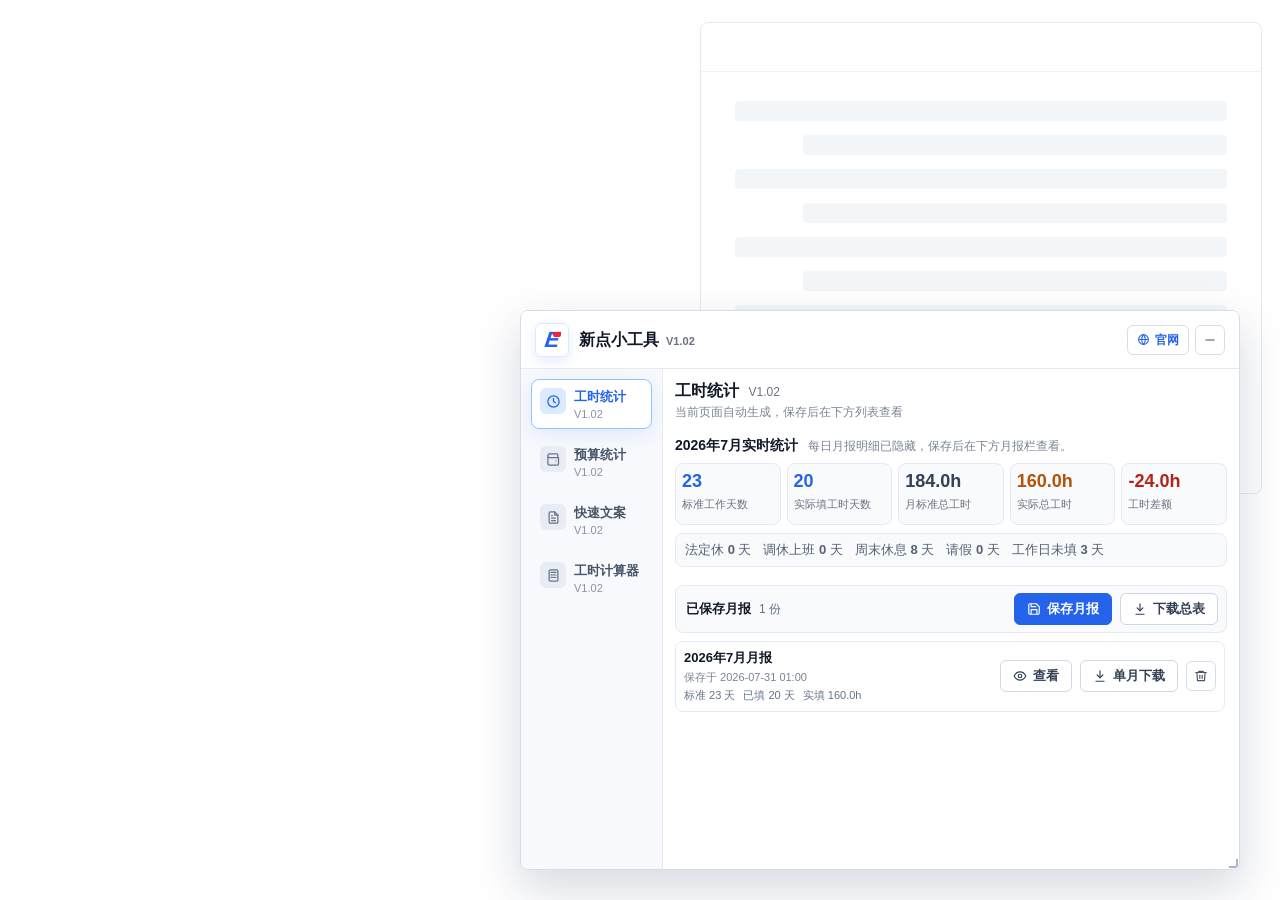
==== commit c4b2c329: "Unify plugin and website version as V1.02" ====
--- a/plugin-preview.html
+++ b/plugin-preview.html
@@ -3,8 +3,8 @@
   <head>
     <meta charset="utf-8">
     <meta name="viewport" content="width=device-width, initial-scale=1">
-    <title>新点小工具 V1.01 界面预览</title>
-    <link rel="stylesheet" href="assets/plugin-content.css?v=20261116-current">
+    <title>新点小工具 V1.02 界面预览</title>
+    <link rel="stylesheet" href="assets/plugin-content.css?v=v102">
     <style>
       html, body { width: 100%; height: 100%; margin: 0; overflow: hidden; }
       body { background: transparent; }
@@ -34,8 +34,8 @@
       .preview-oa-lines i:nth-child(2n) { margin-left: 68px; }
       #preview-data { position: absolute; left: -10000px; width: 800px; }
     </style>
-    <script src="preview.js?v=20261116-current" defer></script>
-    <script src="assets/plugin-preview-runtime.js?v=20261116-current" defer></script>
+    <script src="preview.js?v=v102" defer></script>
+    <script src="assets/plugin-preview-runtime.js?v=v102" defer></script>
   </head>
   <body>
     <div class="preview-oa-page" aria-hidden="true">
--- a/assets/plugin-content.css
+++ b/assets/plugin-content.css
@@ -1,4 +1,4 @@
-﻿/* ============ 新点小工具 V1.01 ============ */
+﻿/* ============ 新点小工具 V1.02 ============ */
 #ep-tool-panel,
 #ep-tool-panel *,
 #ep-tool-launcher {
